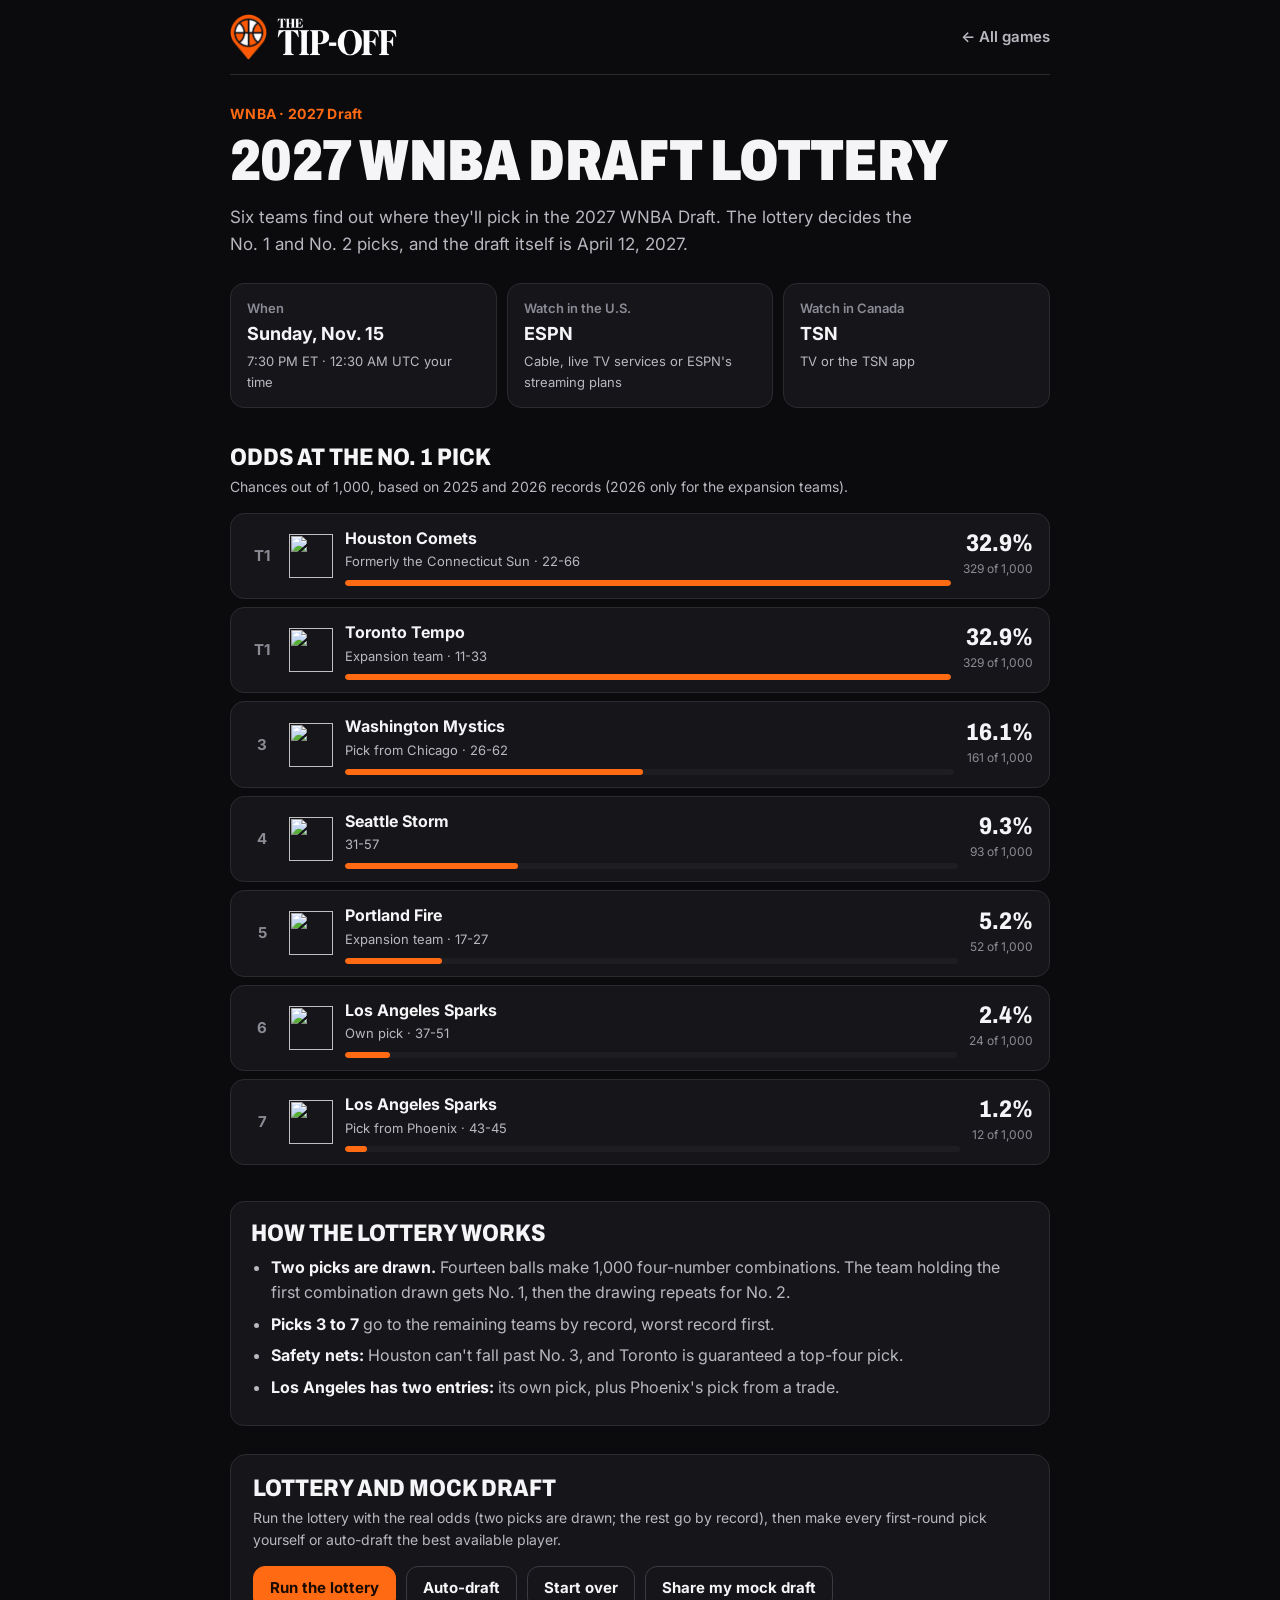
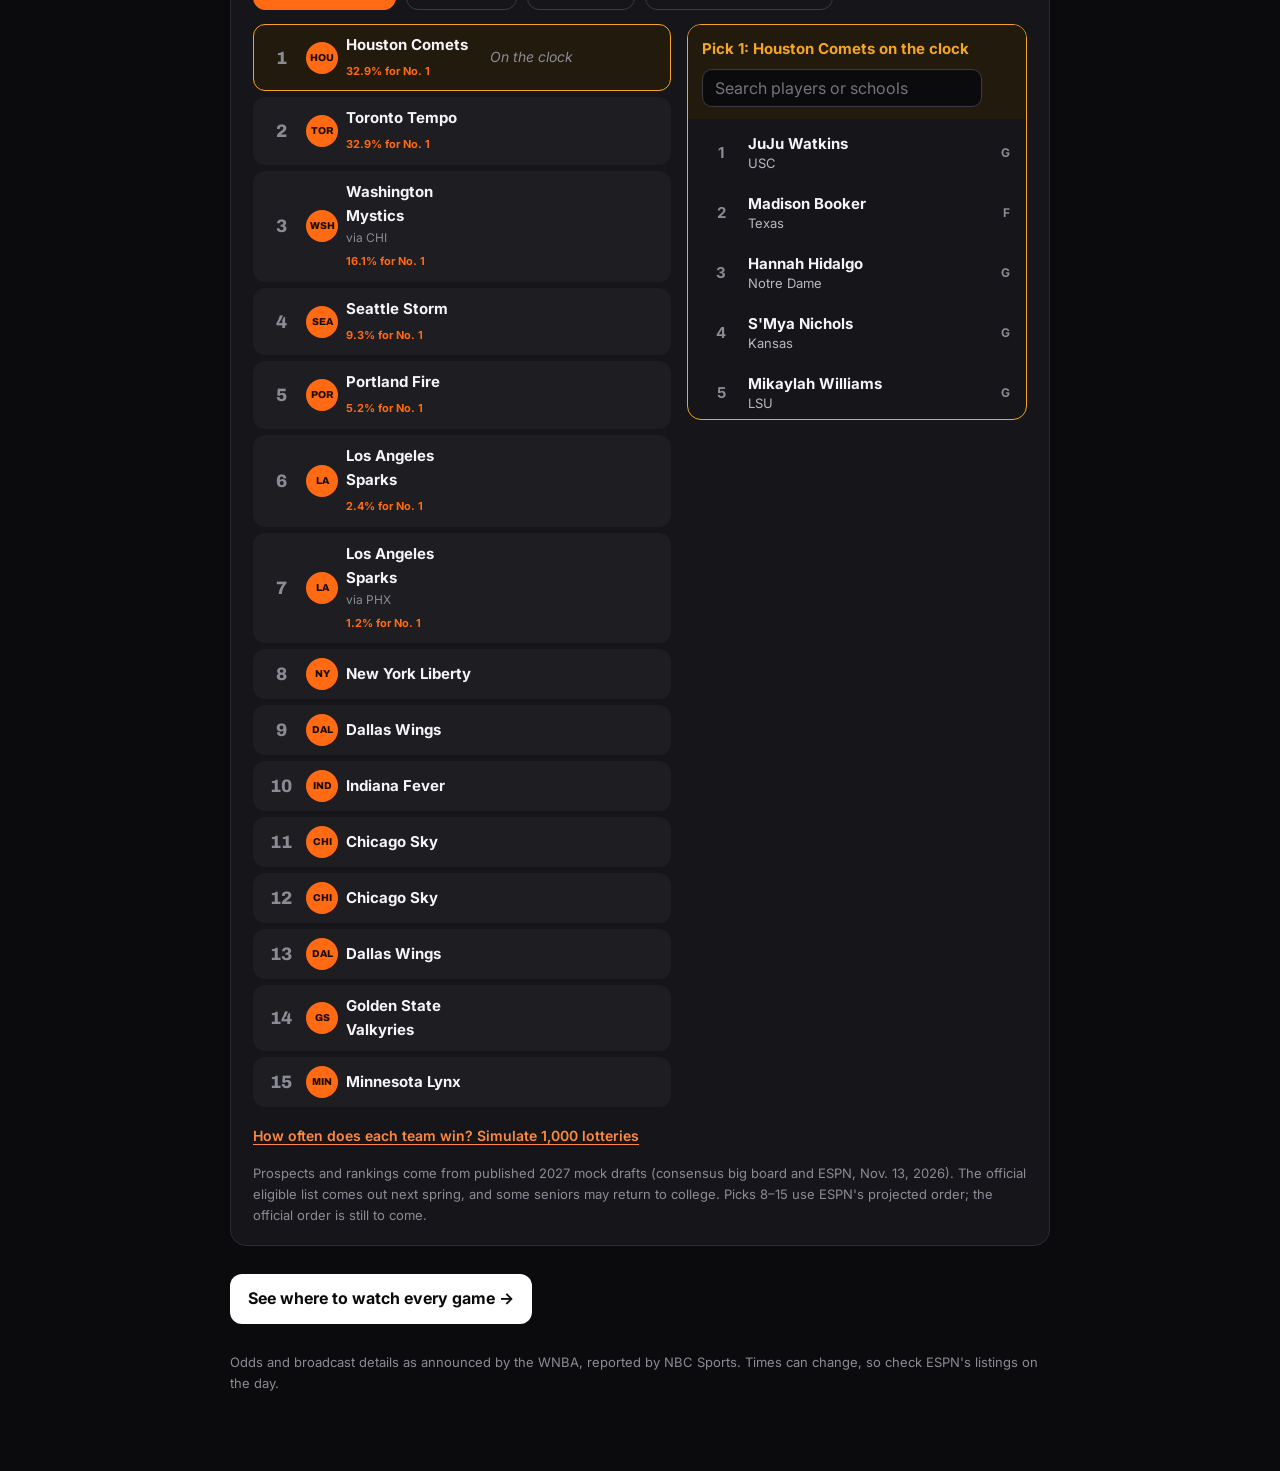
==== draft-lottery.html @ 164c95c2 "Draft room: lottery results and mock draft on one board, player pool beside it (desktop) / above it " ====
<!doctype html>
<html lang="en">
<head>
  <meta charset="utf-8" />
  <meta name="viewport" content="width=device-width, initial-scale=1, viewport-fit=cover" />
  <title>2027 WNBA Draft Lottery: Odds, Simulator and Mock Draft | The Tip-Off</title>
  <meta name="description" content="The 2027 WNBA Draft Lottery is Sunday, Nov. 15 at 7:30 PM ET on ESPN (TSN in Canada). See every team's odds, run the lottery yourself and make your own first-round mock draft." />
  <link rel="canonical" href="https://thetipoffguide.com/draft-lottery" />
  <meta name="theme-color" content="#0b0b0d" />
  <meta property="og:type" content="article" />
  <meta property="og:site_name" content="The Tip-Off" />
  <meta property="og:title" content="2027 WNBA Draft Lottery: when, where to watch, and the odds" />
  <meta property="og:description" content="Sunday, Nov. 15 · 7:30 PM ET · ESPN. Houston and Toronto have the best odds at the No. 1 pick." />
  <meta property="og:url" content="https://thetipoffguide.com/draft-lottery" />
  <meta property="og:image" content="https://thetipoffguide.com/assets/social-card.jpg?v=4" />
  <meta property="og:image:width" content="1200" />
  <meta property="og:image:height" content="630" />
  <meta name="twitter:card" content="summary_large_image" />
  <meta name="twitter:image" content="https://thetipoffguide.com/assets/social-card.jpg?v=4" />
  <link rel="icon" type="image/png" sizes="192x192" href="assets/brand/favicon-192.png?v=1" />
  <link rel="icon" type="image/png" sizes="64x64" href="assets/brand/favicon-64.png?v=4" />
  <link rel="apple-touch-icon" sizes="180x180" href="assets/brand/apple-touch-icon.png?v=2" />
  <link rel="preconnect" href="https://fonts.googleapis.com" />
  <link rel="preconnect" href="https://fonts.gstatic.com" crossorigin />
  <link rel="stylesheet" href="https://fonts.googleapis.com/css2?family=Archivo:wdth,wght@62..125,500..900&family=Inter:wght@400;500;600;700&display=swap" />
  <script type="application/ld+json">
  {
    "@context": "https://schema.org",
    "@type": "Event",
    "name": "2027 WNBA Draft Lottery",
    "startDate": "2026-11-15T19:30:00-05:00",
    "endDate": "2026-11-15T20:00:00-05:00",
    "eventAttendanceMode": "https://schema.org/OnlineEventAttendanceMode",
    "eventStatus": "https://schema.org/EventScheduled",
    "location": { "@type": "VirtualLocation", "url": "https://thetipoffguide.com/draft-lottery" },
    "organizer": { "@type": "SportsOrganization", "name": "WNBA", "url": "https://www.wnba.com" },
    "description": "The 2027 WNBA Draft Lottery decides the No. 1 and No. 2 picks. It airs on ESPN in the U.S. and TSN in Canada."
  }
  </script>
  <style>
    :root { --bg: #0b0b0d; --surface: #16161a; --surface-2: #1d1d22; --line: #2a2a30; --text: #f5f5f7; --muted: #b8b8c0; --dim: #8b8b95; --wnba: #ff6a13; --paid: #f5a524; --edge: 20px; }
    * { box-sizing: border-box; }
    html { -webkit-text-size-adjust: 100%; }
    body { margin: 0; background: var(--bg); color: var(--text); font: 400 16px/1.6 Inter, system-ui, sans-serif; }
    a { color: inherit; }
    .wrap { max-width: 860px; margin: 0 auto; padding: 0 var(--edge) 64px; }
    .top { display: flex; align-items: center; justify-content: space-between; padding: 14px 0; border-bottom: 1px solid var(--line); margin-bottom: 28px; }
    .brand { display: flex; align-items: center; gap: 10px; text-decoration: none; }
    .brand .pin { height: 46px; width: auto; }
    .brand .word { height: 38px; width: auto; }
    .back { color: var(--muted); text-decoration: none; font-weight: 600; font-size: 15px; padding: 10px 0; }
    .back:hover { color: var(--text); }
    .eyebrow { color: var(--wnba); font-weight: 700; font-size: 14px; letter-spacing: .02em; }
    h1 { font: 900 clamp(34px, 7vw, 58px)/0.98 Archivo, sans-serif; font-stretch: 80%; text-transform: uppercase; margin: 8px 0 14px; letter-spacing: -0.01em; }
    .dek { color: var(--muted); font-size: 17px; max-width: 62ch; margin: 0 0 24px; }
    .when { display: grid; grid-template-columns: repeat(3, minmax(0, 1fr)); gap: 10px; margin-bottom: 36px; }
    .when div { background: var(--surface); border: 1px solid var(--line); border-radius: 14px; padding: 14px 16px; }
    .when span { display: block; color: var(--dim); font-size: 13px; font-weight: 600; }
    .when b { display: block; font-size: 18px; margin-top: 2px; }
    .when small { display: block; color: var(--muted); font-size: 13px; margin-top: 2px; }
    h2 { font: 800 24px/1.1 Archivo, sans-serif; font-stretch: 85%; text-transform: uppercase; margin: 0 0 6px; }
    .sub { color: var(--muted); font-size: 14px; margin: 0 0 14px; }
    .odds { list-style: none; margin: 0 0 36px; padding: 0; display: grid; gap: 8px; }
    .row { display: grid; grid-template-columns: 30px 44px minmax(0, 1fr) auto; align-items: center; gap: 12px; background: var(--surface); border: 1px solid var(--line); border-radius: 14px; padding: 12px 16px; }
    .rk { color: var(--dim); font-weight: 700; font-size: 15px; text-align: center; }
    .row img, .mono { width: 44px; height: 44px; object-fit: contain; }
    .mono { display: grid; place-items: center; border-radius: 50%; background: var(--wnba); color: #1a0a00; font: 800 13px/1 Archivo, sans-serif; }
    .team b { display: block; font-size: 16px; }
    .team small { display: block; color: var(--muted); font-size: 13px; }
    .rec { white-space: nowrap; }
    .bar { display: block; height: 6px; border-radius: 99px; background: var(--surface-2); margin-top: 8px; overflow: hidden; }
    .bar i { display: block; height: 100%; background: var(--wnba); border-radius: 99px; }
    .pct { text-align: right; }
    .pct b { display: block; font: 800 24px/1 Archivo, sans-serif; font-stretch: 85%; }
    .pct small { color: var(--dim); font-size: 12px; }
    .how { background: var(--surface); border: 1px solid var(--line); border-radius: 14px; padding: 18px 20px; margin-bottom: 28px; }
    .how ul { margin: 8px 0 0; padding-left: 20px; color: var(--muted); }
    .how li { margin-bottom: 6px; }
    .how li b { color: var(--text); }
    .cta { display: inline-flex; align-items: center; gap: 8px; background: #fff; color: #0b0b0d; text-decoration: none; font-weight: 700; border-radius: 12px; padding: 12px 18px; }
    .source { color: var(--dim); font-size: 13px; margin-top: 28px; }
    @media (max-width: 560px) {
      .when { grid-template-columns: 1fr; }
      .row { grid-template-columns: 22px 36px minmax(0, 1fr) auto; gap: 10px; padding: 12px; }
      .row img, .mono { width: 36px; height: 36px; }
      .pct b { font-size: 20px; }
      .brand .pin { height: 40px; } .brand .word { height: 32px; }
    }

    /* Lottery simulator + mock draft */
    .sim { background: var(--surface); border: 1px solid var(--line); border-radius: 16px; padding: 20px 22px; margin-bottom: 28px; }
    .sim .sub { margin-bottom: 14px; }
    .sim-actions { display: flex; flex-wrap: wrap; gap: 10px; align-items: center; margin-bottom: 14px; }
    .sbtn { height: 44px; padding: 0 16px; border-radius: 12px; border: 1px solid #3a3a42; background: transparent; color: var(--text); font: 700 15px/1 Inter, sans-serif; cursor: pointer; }
    .sbtn:hover { border-color: var(--text); }
    .sbtn.primary { background: var(--wnba); border-color: var(--wnba); color: #1a0a00; }
    .sbtn.primary:hover { filter: brightness(1.08); }
    .copied { color: #34d399; font-weight: 600; font-size: 14px; }
    .sim-order, .mock-board { list-style: none; margin: 0; padding: 0; display: grid; gap: 6px; }
    .so { display: grid; grid-template-columns: 38px 32px minmax(0, 1fr) auto; align-items: center; gap: 10px; padding: 8px 12px; border-radius: 12px; background: var(--surface-2); border: 1px solid transparent; animation: pop .35s ease both; }
    .so.drawn { border-color: var(--wnba); }
    .so .n { font: 800 18px/1 Archivo, sans-serif; color: var(--dim); text-align: center; }
    .so.drawn .n { color: var(--wnba); }
    .so img, .so .mono { width: 32px; height: 32px; object-fit: contain; }
    .so .mono { display: grid; place-items: center; border-radius: 50%; background: var(--wnba); color: #1a0a00; font: 800 10px/1 Archivo, sans-serif; }
    .so b { font-size: 15px; } .so small { display: block; color: var(--dim); font-size: 12px; }
    .so .tag { font-size: 11px; font-weight: 700; color: var(--wnba); white-space: nowrap; }
    @keyframes pop { from { opacity: 0; transform: translateY(6px); } to { opacity: 1; transform: none; } }
    .sim-stats { color: var(--muted); font-size: 14px; margin: 12px 0 0; }
    .mock-board .so { grid-template-columns: 38px 32px minmax(0, 1fr) minmax(0, 1.2fr); }
    .mock-board .pick { font-size: 14px; } .mock-board .pick b { font-size: 14px; }
    .mock-board .pick.empty { color: var(--dim); font-style: italic; }
    .mock-board .so.current { border-color: #f5a524; background: #221a0c; }
    .mock-board button.undo { background: none; border: 0; color: var(--dim); font-size: 12px; cursor: pointer; padding: 0 0 0 6px; }
    .pool { margin: 0; border: 1px solid #f5a524; border-radius: 14px; overflow: hidden; }
    .pool[hidden] { display: none; }
    .pool-head { display: flex; flex-wrap: wrap; gap: 8px 12px; align-items: center; justify-content: space-between; padding: 12px 14px; background: #221a0c; }
    .pool-head b { color: #f5a524; font-size: 15px; }
    .pool-head input { flex: 1 1 200px; max-width: 280px; height: 38px; border-radius: 10px; border: 1px solid #3a3a42; background: var(--bg); color: var(--text); padding: 0 12px; font: 400 16px Inter, sans-serif; }
    .pool-list { list-style: none; margin: 0; padding: 6px; max-height: 300px; overflow-y: auto; display: grid; gap: 4px; }
    .pool-list button { width: 100%; display: grid; grid-template-columns: 34px minmax(0, 1fr) auto; gap: 10px; align-items: center; text-align: left; padding: 9px 10px; border-radius: 10px; border: 0; background: transparent; color: var(--text); font: 400 15px Inter, sans-serif; cursor: pointer; }
    .pool-list button:hover, .pool-list button:focus-visible { background: var(--surface-2); outline: none; }
    .pool-list .rk { color: var(--dim); font-weight: 700; text-align: center; }
    .pool-list small { color: var(--muted); font-size: 13px; }
    .pool-list .pos { color: var(--dim); font-size: 12px; font-weight: 700; }
    .note { color: var(--dim); font-size: 13px; margin: 14px 0 0; }
    @media (max-width: 560px) {
      .sim { padding: 16px; }
      .sbtn { flex: 1 1 auto; }
      .mock-board .so { grid-template-columns: 26px 28px minmax(0, 1fr); }
      .mock-board .so .pick { grid-column: 2 / -1; }
      .so { grid-template-columns: 26px 28px minmax(0, 1fr) auto; padding: 8px 10px; }
      .so img, .so .mono { width: 28px; height: 28px; }
    }
    /* Draft room: board on the left, player pool on the right (sticky) */
    .room-grid { display: grid; grid-template-columns: minmax(0, 1fr) minmax(0, 340px); gap: 16px; align-items: start; }
    .room-pool { position: sticky; top: 12px; }
    .done { border: 1px solid #34d399; border-radius: 14px; padding: 14px; color: var(--muted); font-size: 14px; }
    .done b { display: block; color: #34d399; margin-bottom: 4px; }
    .mock-board .so { grid-template-columns: 30px 30px minmax(0, 1fr) minmax(0, 1.25fr); }
    .so .abbr { display: none; }
    .so .drawtag { display: inline-block; margin-top: 2px; font-size: 11px; font-weight: 700; color: var(--wnba); }
    .odds-check { margin-top: 16px; }
    .linkbtn { background: none; border: 0; padding: 0; color: #ff8a3d; font: 600 14px Inter, sans-serif; cursor: pointer; text-decoration: underline; text-underline-offset: 3px; }
    @media (max-width: 760px) {
      /* Phones: player list first, then a compact one-line-per-pick board */
      .room-grid { grid-template-columns: 1fr; }
      .room-pool { position: static; order: -1; }
      .mock-board .so { grid-template-columns: 22px 26px 64px minmax(0, 1fr); gap: 8px; padding: 8px 10px; }
      .mock-board .pick b { display: block; white-space: nowrap; overflow: hidden; text-overflow: ellipsis; }
      .so .drawtag { font-size: 10px; white-space: nowrap; }
      .mock-board .so .pick { grid-column: auto; }
      .mock-board .so img, .mock-board .so .mono { width: 26px; height: 26px; }
      .so .full { display: none; }
      .so .abbr { display: block; font-weight: 800; font-size: 14px; }
      .so .team small { font-size: 10px; }
      .mock-board .pick b { font-size: 14px; }
      .mock-board .pick small { display: inline; }
      .mock-board .pick .undo { padding-left: 6px; }
    }
  </style>
</head>
<body>
  <div class="wrap">
    <header class="top">
      <a class="brand" href="/" aria-label="The Tip-Off, home"><img class="pin" src="assets/brand/tipoff-pin.png" width="153" height="192" alt="" /><img class="word" src="assets/brand/tipoff-wordmark.png" width="400" height="126" alt="The Tip-Off" /></a>
      <a class="back" href="/">← All games</a>
    </header>

    <main>
      <div class="eyebrow">WNBA · 2027 Draft</div>
      <h1>2027 WNBA Draft Lottery</h1>
      <p class="dek">Six teams find out where they'll pick in the 2027 WNBA Draft. The lottery decides the No. 1 and No. 2 picks, and the draft itself is April 12, 2027.</p>

      <div class="when">
        <div><span>When</span><b>Sunday, Nov. 15</b><small id="localTime">7:30 PM ET · 4:30 PM PT</small></div>
        <div><span>Watch in the U.S.</span><b>ESPN</b><small>Cable, live TV services or ESPN's streaming plans</small></div>
        <div><span>Watch in Canada</span><b>TSN</b><small>TV or the TSN app</small></div>
      </div>

      <h2>Odds at the No. 1 pick</h2>
      <p class="sub">Chances out of 1,000, based on 2025 and 2026 records (2026 only for the expansion teams).</p>
      <ol class="odds">
        <li class="row"><span class="rk">T1</span><img src="https://cdn.wnba.com/logos/wnba/1611661316/primary/D/logo.svg" alt="" /><span class="team"><b>Houston Comets</b><small>Formerly the Connecticut Sun · <span class="rec">22-66</span></small><span class="bar"><i style="width:100%"></i></span></span><span class="pct"><b>32.9%</b><small>329 of 1,000</small></span></li>
        <li class="row"><span class="rk">T1</span><img src="https://cdn.wnba.com/logos/wnba/1611661332/primary/D/logo.svg" alt="" /><span class="team"><b>Toronto Tempo</b><small>Expansion team · <span class="rec">11-33</span></small><span class="bar"><i style="width:100%"></i></span></span><span class="pct"><b>32.9%</b><small>329 of 1,000</small></span></li>
        <li class="row"><span class="rk">3</span><img src="https://a.espncdn.com/i/teamlogos/wnba/500/wsh.png" alt="" /><span class="team"><b>Washington Mystics</b><small>Pick from Chicago · <span class="rec">26-62</span></small><span class="bar"><i style="width:48.9%"></i></span></span><span class="pct"><b>16.1%</b><small>161 of 1,000</small></span></li>
        <li class="row"><span class="rk">4</span><img src="https://a.espncdn.com/i/teamlogos/wnba/500/sea.png" alt="" /><span class="team"><b>Seattle Storm</b><small><span class="rec">31-57</span></small><span class="bar"><i style="width:28.3%"></i></span></span><span class="pct"><b>9.3%</b><small>93 of 1,000</small></span></li>
        <li class="row"><span class="rk">5</span><img src="https://a.espncdn.com/i/teamlogos/wnba/500/por.png" alt="" /><span class="team"><b>Portland Fire</b><small>Expansion team · <span class="rec">17-27</span></small><span class="bar"><i style="width:15.8%"></i></span></span><span class="pct"><b>5.2%</b><small>52 of 1,000</small></span></li>
        <li class="row"><span class="rk">6</span><img src="https://a.espncdn.com/i/teamlogos/wnba/500/la.png" alt="" /><span class="team"><b>Los Angeles Sparks</b><small>Own pick · <span class="rec">37-51</span></small><span class="bar"><i style="width:7.3%"></i></span></span><span class="pct"><b>2.4%</b><small>24 of 1,000</small></span></li>
        <li class="row"><span class="rk">7</span><img src="https://a.espncdn.com/i/teamlogos/wnba/500/la.png" alt="" /><span class="team"><b>Los Angeles Sparks</b><small>Pick from Phoenix · <span class="rec">43-45</span></small><span class="bar"><i style="width:3.6%"></i></span></span><span class="pct"><b>1.2%</b><small>12 of 1,000</small></span></li>
      </ol>

      <section class="how">
        <h2>How the lottery works</h2>
        <ul>
          <li><b>Two picks are drawn.</b> Fourteen balls make 1,000 four-number combinations. The team holding the first combination drawn gets No. 1, then the drawing repeats for No. 2.</li>
          <li><b>Picks 3 to 7</b> go to the remaining teams by record, worst record first.</li>
          <li><b>Safety nets:</b> Houston can't fall past No. 3, and Toronto is guaranteed a top-four pick.</li>
          <li><b>Los Angeles has two entries:</b> its own pick, plus Phoenix's pick from a trade.</li>
        </ul>
      </section>

      <section class="sim room" id="simulator" aria-labelledby="simTitle">
        <h2 id="simTitle">Lottery and mock draft</h2>
        <p class="sub">Run the lottery with the real odds (two picks are drawn; the rest go by record), then make every first-round pick yourself or auto-draft the best available player.</p>
        <div class="sim-actions">
          <button type="button" class="sbtn primary" id="runLottery">Run the lottery</button>
          <button type="button" class="sbtn" id="autoDraft">Auto-draft</button>
          <button type="button" class="sbtn" id="resetDraft">Start over</button>
          <button type="button" class="sbtn" id="shareDraft">Share my mock draft</button>
          <span class="copied" id="draftCopied" hidden>Copied</span>
        </div>
        <div class="room-grid">
          <div class="room-board">
            <ol class="mock-board" id="mockBoard" aria-live="polite"></ol>
          </div>
          <div class="room-pool">
            <div class="pool" id="pool">
              <div class="pool-head"><b id="clock">On the clock</b><input type="search" id="poolFind" placeholder="Search players or schools" autocomplete="off" /></div>
              <ul class="pool-list" id="poolList"></ul>
            </div>
            <div class="done" id="draftDone" hidden><b>Your first round is set.</b><span>Share it, or tap Change on any pick to redo it.</span></div>
          </div>
        </div>
        <div class="odds-check">
          <button type="button" class="linkbtn" id="run100">How often does each team win? Simulate 1,000 lotteries</button>
          <p class="sim-stats" id="simStats" hidden></p>
        </div>
        <p class="note">Prospects and rankings come from published 2027 mock drafts (consensus big board and ESPN, Nov. 13, 2026). The official eligible list comes out next spring, and some seniors may return to college. Picks 8–15 use ESPN's projected order; the official order is still to come.</p>
      </section>

      <a class="cta" href="/">See where to watch every game →</a>
      <p class="source">Odds and broadcast details as announced by the WNBA, reported by NBC Sports. Times can change, so check ESPN's listings on the day.</p>
    </main>
  </div>
  <script>
    // ---------- Lottery simulator + first-round mock draft ----------
    (function () {
      var LOGO = function (abbr) { return "https://a.espncdn.com/combiner/i?img=/i/teamlogos/wnba/500/" + abbr + ".png&w=64&h=64"; };
      var T = {
        HOU: { name: "Houston Comets", logo: "https://cdn.wnba.com/logos/wnba/1611661316/primary/D/logo.svg" },
        TOR: { name: "Toronto Tempo", logo: "https://cdn.wnba.com/logos/wnba/1611661332/primary/D/logo.svg" },
        WSH: { name: "Washington Mystics", logo: LOGO("wsh") },
        SEA: { name: "Seattle Storm", logo: LOGO("sea") },
        POR: { name: "Portland Fire", logo: LOGO("por") },
        LA: { name: "Los Angeles Sparks", logo: LOGO("la") },
        NY: { name: "New York Liberty", logo: LOGO("ny") },
        DAL: { name: "Dallas Wings", logo: LOGO("dal") },
        IND: { name: "Indiana Fever", logo: LOGO("ind") },
        CHI: { name: "Chicago Sky", logo: LOGO("chi") },
        GS: { name: "Golden State Valkyries", logo: LOGO("gs") },
        MIN: { name: "Minnesota Lynx", logo: LOGO("min") }
      };
      // Lottery entries in record order (worst first). Chances out of 1,000, as announced.
      var LOTTERY = [
        { t: "HOU", odds: 329, note: "" },
        { t: "TOR", odds: 329, note: "" },
        { t: "WSH", odds: 161, note: "from Chicago" },
        { t: "SEA", odds: 93, note: "" },
        { t: "POR", odds: 52, note: "" },
        { t: "LA", odds: 24, note: "" },
        { t: "LA", odds: 12, note: "from Phoenix" }
      ];
      // Picks 8–15: ESPN's projected order (Nov. 13, 2026). Official order still to come.
      var REST = ["NY", "DAL", "IND", "CHI", "CHI", "DAL", "GS", "MIN"];
      // Consensus big board (top 30), Nov. 13, 2026. Position left blank where the sources don't list one.
      var POOL = [
        ["JuJu Watkins", "USC", "G"], ["Madison Booker", "Texas", "F"], ["Hannah Hidalgo", "Notre Dame", "G"],
        ["S'Mya Nichols", "Kansas", "G"], ["Mikaylah Williams", "LSU", "G"], ["MiLaysia Fulwiley", "LSU", "G"],
        ["Audi Crooks", "Iowa State", "C"], ["Oluchi Okananwa", "Maryland", "G"], ["Ashlyn Watkins", "South Carolina", "F"],
        ["Clara Strack", "Kentucky", "C"], ["Taliah Scott", "Baylor", "G"], ["Talaysia Cooper", "Ole Miss", "G"],
        ["Nunu Agara", "Maryland", "F"], ["Daniele Paunksnyte", "Lithuania", ""], ["Grace Slaughter", "Missouri", ""],
        ["Chloe Kitts", "South Carolina", "F"], ["Sarah Cissé", "France", "C"], ["Tessa Johnson", "South Carolina", "G"],
        ["Khamil Pierre", "NC State", "F"], ["Zhang Ziyu", "China", "C"], ["Sayvia Sellers", "Washington", ""],
        ["Kymora Johnson", "Virginia", "G"], ["Aïnhoa Risacher", "ASVEL (France)", "F"], ["Timea Gardiner", "UCLA", "F"],
        ["Addy Brown", "UCLA", "F"], ["Zoe Brooks", "NC State", ""], ["Jadyn Donovan", "Duke", "G"],
        ["Natalie Potts", "Nebraska", ""], ["Carys Baker", "Louisville", "F"], ["McKinna Brackens", "Arizona State", ""]
      ].map(function (p, i) { return { rank: i + 1, name: p[0], school: p[1], pos: p[2] }; });

      var $ = function (id) { return document.getElementById(id); };
      var esc = function (x) { return String(x).replace(/[&<>"]/g, function (c) { return { "&": "&amp;", "<": "&lt;", ">": "&gt;", '"': "&quot;" }[c]; }); };
      var logo = function (t) { return '<img src="' + T[t].logo + '" alt="" loading="lazy" onerror="this.outerHTML=\'<span class=mono>' + t + '</span>\'">'; };

      /** One lottery: draw No. 1 and No. 2 by chances, then the rest in record order. */
      function drawLottery() {
        var left = LOTTERY.slice(), out = [];
        for (var d = 0; d < 2; d++) {
          var total = left.reduce(function (a, e) { return a + e.odds; }, 0), r = Math.random() * total, i = 0;
          while ((r -= left[i].odds) > 0) i++;
          out.push(Object.assign({ drawn: true }, left.splice(i, 1)[0]));
        }
        return out.concat(left.map(function (e) { return Object.assign({ drawn: false }, e); }));
      }
      var lottery = LOTTERY.map(function (e) { return Object.assign({ drawn: false }, e); }); // before any run: projected by record
      var ran = false;

      function renderLottery() { renderBoard(true); }
      $("runLottery").addEventListener("click", function () {
        lottery = drawLottery(); ran = true; picks = []; $("poolFind").value = ""; renderBoard(true);
        $("runLottery").textContent = "Run it again";
      });
      $("run100").addEventListener("click", function () {
        var n = 1000, first = {}, top2 = {};
        for (var k = 0; k < n; k++) {
          var r = drawLottery();
          var a = r[0].t + (r[0].note ? " (" + r[0].note + ")" : "");
          first[a] = (first[a] || 0) + 1;
        }
        var parts = Object.keys(first).sort(function (x, y) { return first[y] - first[x]; })
          .map(function (k2) { var via = k2.indexOf("from Phoenix") > 0 ? " (via PHX)" : k2.indexOf("from Chicago") > 0 ? " (via CHI)" : "";
            return T[k2.split(" ")[0]].name.split(" ").pop() + via + " " + Math.round(first[k2] / 10) + "%"; });
        $("simStats").hidden = false;
        $("simStats").textContent = "No. 1 pick in 1,000 runs: " + parts.join(" · ") + ".";
      });

      // ---------- Mock draft ----------
      var picks = [];
      var order = function () {
        return lottery.map(function (e) { return { t: e.t, note: e.note, drawn: e.drawn, odds: e.odds, lot: true }; }).concat(REST.map(function (t) { return { t: t, note: "" }; }));
      };
      var via = function (note) { return note === "from Phoenix" ? "via PHX" : note === "from Chicago" ? "via CHI" : ""; };
      var taken = function () { return picks.filter(Boolean).map(function (p) { return p.name; }); };
      function current() { for (var i = 0; i < 15; i++) if (!picks[i]) return i; return -1; }
      function renderBoard(animate) {
        var o = order(), cur = current();
        $("mockBoard").innerHTML = o.map(function (e, i) {
          var p = picks[i];
          var lotTag = e.lot ? (ran ? (e.drawn ? "Won the draw" : "") : (e.odds / 10).toFixed(1) + "% for No. 1") : "";
          return '<li class="so' + (i === cur ? " current" : "") + (ran && e.drawn ? " drawn" : "") + '"' + (animate ? ' style="animation-delay:' + (i * 0.05) + 's"' : ' style="animation:none"') + '><span class="n">' + (i + 1) + "</span>" + logo(e.t) +
            '<span class="team"><b class="full">' + esc(T[e.t].name) + '</b><b class="abbr">' + e.t + "</b>" + (e.note ? "<small>" + esc(via(e.note) || e.note) + "</small>" : "") +
            (lotTag ? '<span class="drawtag">' + lotTag + "</span>" : "") + "</span>" +
            (p ? '<span class="pick"><b>' + esc(p.name) + "</b><small>" + esc([p.pos, p.school].filter(Boolean).join(" · ")) + '</small><button type="button" class="undo" data-undo="' + i + '">Change</button></span>'
               : '<span class="pick empty">' + (i === cur ? "On the clock" : "") + "</span>") + "</li>";
        }).join("");
        var pool = $("pool");
        pool.hidden = cur < 0;
        $("draftDone").hidden = cur >= 0;
        if (cur >= 0) $("clock").textContent = "Pick " + (cur + 1) + ": " + T[o[cur].t].name + " on the clock";
        renderPool();
      }
      function renderPool() {
        var q = ($("poolFind").value || "").toLowerCase().trim(), gone = taken();
        var list = POOL.filter(function (p) { return gone.indexOf(p.name) < 0 && (!q || (p.name + " " + p.school).toLowerCase().indexOf(q) >= 0); });
        $("poolList").innerHTML = list.length ? list.map(function (p) {
          return '<li><button type="button" data-pick="' + esc(p.name) + '"><span class="rk">' + p.rank + "</span><span><b>" + esc(p.name) + "</b><br><small>" + esc(p.school) + "</small></span>" +
            '<span class="pos">' + esc(p.pos) + "</span></button></li>";
        }).join("") : '<li style="padding:12px;color:var(--dim)">No players match.</li>';
      }
      function resetDraft() { picks = []; $("poolFind").value = ""; renderBoard(); }
      // On phones, after a pick bring the player list back into view for the next team.
      function afterPick() { if (innerWidth <= 760 && current() >= 0) $("pool").scrollIntoView({ behavior: "smooth", block: "start" }); }
      $("poolList").addEventListener("click", function (ev) {
        var b = ev.target.closest("[data-pick]"); if (!b) return;
        var cur = current(); if (cur < 0) return;
        picks[cur] = POOL.find(function (p) { return p.name === b.dataset.pick; });
        $("poolFind").value = ""; renderBoard(); afterPick();
      });
      $("mockBoard").addEventListener("click", function (ev) {
        var b = ev.target.closest("[data-undo]"); if (!b) return;
        picks[Number(b.dataset.undo)] = null; renderBoard();
        $("pool").scrollIntoView({ behavior: "smooth", block: "nearest" });
      });
      $("poolFind").addEventListener("input", renderPool);
      $("autoDraft").addEventListener("click", function () {
        for (var i = 0; i < 15; i++) if (!picks[i]) { var gone = taken(); picks[i] = POOL.find(function (p) { return gone.indexOf(p.name) < 0; }); }
        renderBoard();
      });
      $("resetDraft").addEventListener("click", resetDraft);
      $("shareDraft").addEventListener("click", function () {
        var o = order();
        var lines = o.map(function (e, i) { return (i + 1) + ". " + T[e.t].name.split(" ").slice(-1)[0] + (e.note === "from Phoenix" ? " (via PHX)" : e.note === "from Chicago" ? " (via CHI)" : "") + ": " + (picks[i] ? picks[i].name : "TBD"); });
        var text = "My 2027 WNBA first-round mock draft\n" + lines.join("\n") + "\n\nMake yours: https://thetipoffguide.com/draft-lottery";
        if (navigator.share) { navigator.share({ title: "My 2027 WNBA mock draft", text: text }).catch(function () {}); return; }
        (navigator.clipboard ? navigator.clipboard.writeText(text) : Promise.reject()).then(function () {
          $("draftCopied").hidden = false; setTimeout(function () { $("draftCopied").hidden = true; }, 2200);
        }).catch(function () { window.prompt("Copy your mock draft:", text); });
      });

      renderBoard(true);
    })();
  </script>
  <script>
    // Show the start time in the visitor's own time zone too.
    try {
      const start = new Date("2026-11-15T19:30:00-05:00");
      const local = start.toLocaleTimeString([], { hour: "numeric", minute: "2-digit", timeZoneName: "short" });
      const el = document.getElementById("localTime");
      if (!/ET|EST|EDT/.test(local)) el.textContent = `7:30 PM ET · ${local} your time`;
    } catch (e) { /* keep the ET/PT text */ }
  </script>
</body>
</html>
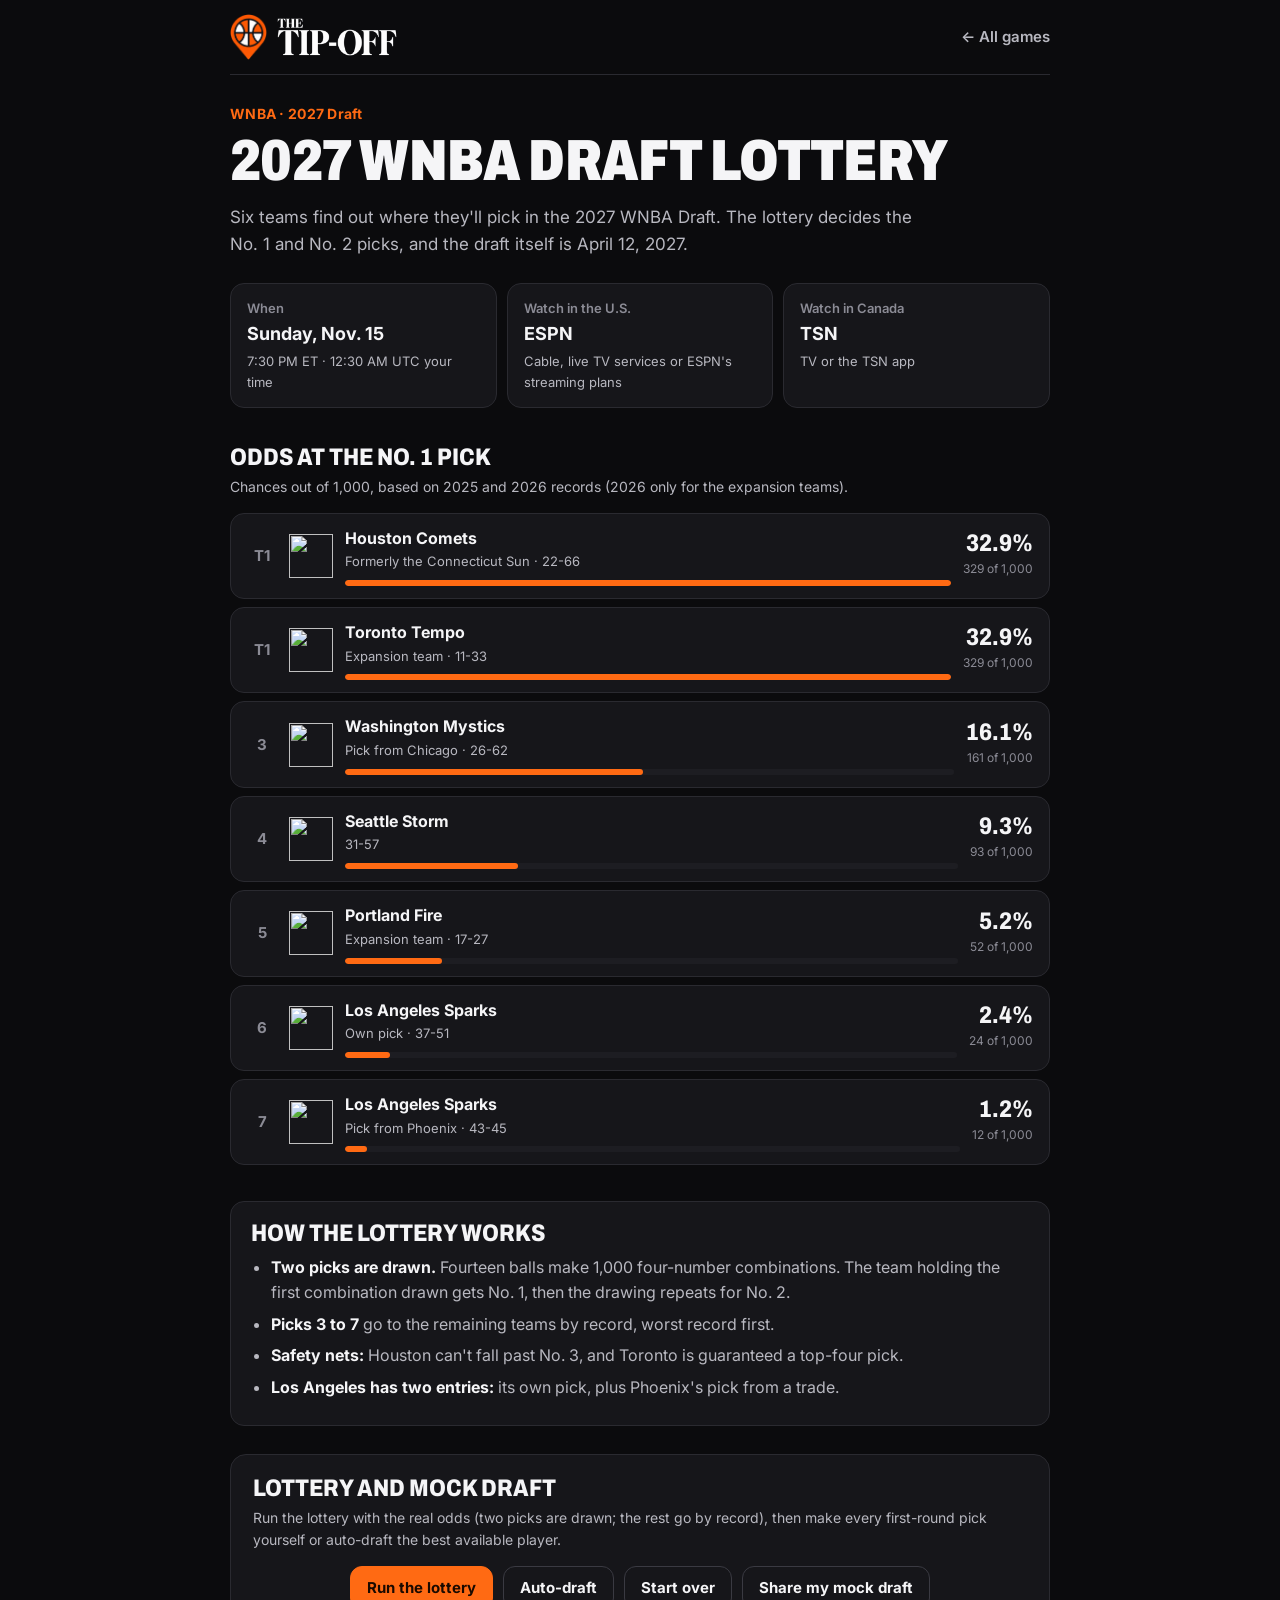
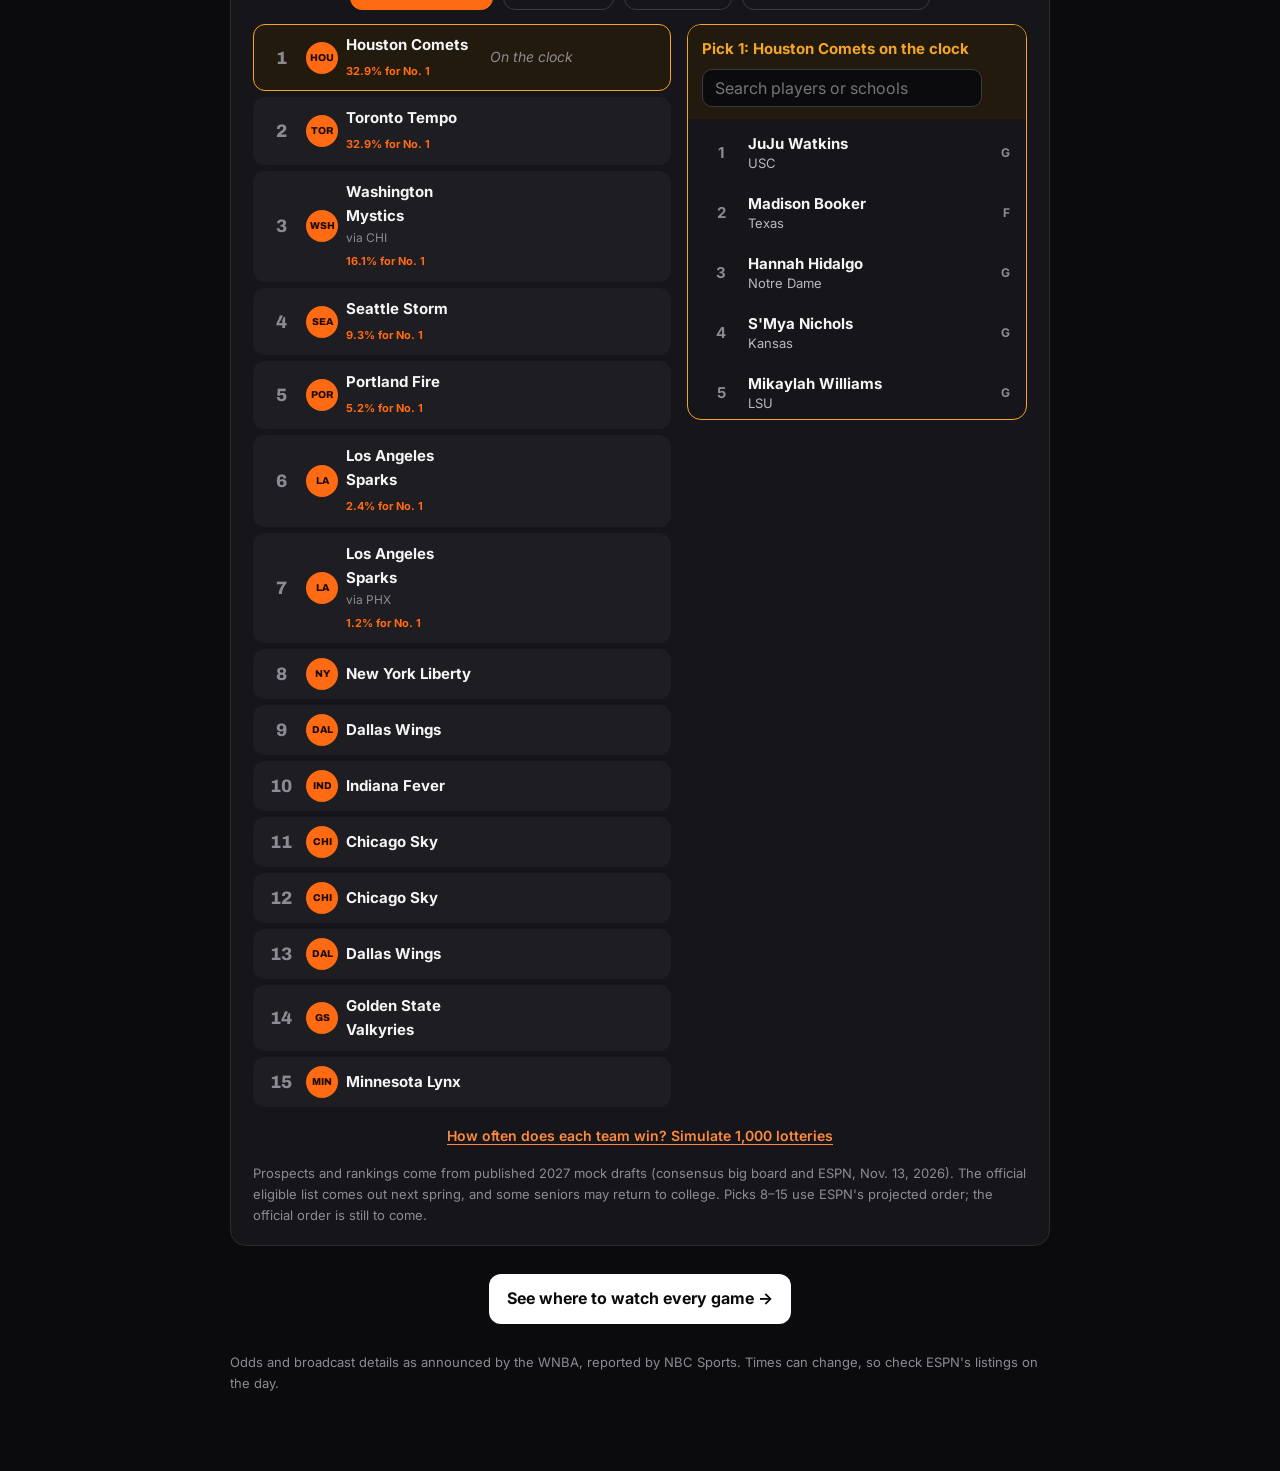
==== commit 1b8543ca: "Draft lottery page: centre the buttons, the 1,000-lottery link and the closing button Co-Authored-By" ====
--- a/draft-lottery.html
+++ b/draft-lottery.html
@@ -77,7 +77,7 @@
     .how ul { margin: 8px 0 0; padding-left: 20px; color: var(--muted); }
     .how li { margin-bottom: 6px; }
     .how li b { color: var(--text); }
-    .cta { display: inline-flex; align-items: center; gap: 8px; background: #fff; color: #0b0b0d; text-decoration: none; font-weight: 700; border-radius: 12px; padding: 12px 18px; }
+    .cta { display: flex; width: fit-content; margin: 0 auto; align-items: center; gap: 8px; background: #fff; color: #0b0b0d; text-decoration: none; font-weight: 700; border-radius: 12px; padding: 12px 18px; }
     .source { color: var(--dim); font-size: 13px; margin-top: 28px; }
     @media (max-width: 560px) {
       .when { grid-template-columns: 1fr; }
@@ -90,7 +90,7 @@
     /* Lottery simulator + mock draft */
     .sim { background: var(--surface); border: 1px solid var(--line); border-radius: 16px; padding: 20px 22px; margin-bottom: 28px; }
     .sim .sub { margin-bottom: 14px; }
-    .sim-actions { display: flex; flex-wrap: wrap; gap: 10px; align-items: center; margin-bottom: 14px; }
+    .sim-actions { display: flex; flex-wrap: wrap; gap: 10px; align-items: center; justify-content: center; margin-bottom: 14px; }
     .sbtn { height: 44px; padding: 0 16px; border-radius: 12px; border: 1px solid #3a3a42; background: transparent; color: var(--text); font: 700 15px/1 Inter, sans-serif; cursor: pointer; }
     .sbtn:hover { border-color: var(--text); }
     .sbtn.primary { background: var(--wnba); border-color: var(--wnba); color: #1a0a00; }
@@ -135,12 +135,12 @@
     /* Draft room: board on the left, player pool on the right (sticky) */
     .room-grid { display: grid; grid-template-columns: minmax(0, 1fr) minmax(0, 340px); gap: 16px; align-items: start; }
     .room-pool { position: sticky; top: 12px; }
-    .done { border: 1px solid #34d399; border-radius: 14px; padding: 14px; color: var(--muted); font-size: 14px; }
+    .done { border: 1px solid #34d399; border-radius: 14px; padding: 14px; color: var(--muted); font-size: 14px; text-align: center; }
     .done b { display: block; color: #34d399; margin-bottom: 4px; }
     .mock-board .so { grid-template-columns: 30px 30px minmax(0, 1fr) minmax(0, 1.25fr); }
     .so .abbr { display: none; }
     .so .drawtag { display: inline-block; margin-top: 2px; font-size: 11px; font-weight: 700; color: var(--wnba); }
-    .odds-check { margin-top: 16px; }
+    .odds-check { margin-top: 16px; text-align: center; }
     .linkbtn { background: none; border: 0; padding: 0; color: #ff8a3d; font: 600 14px Inter, sans-serif; cursor: pointer; text-decoration: underline; text-underline-offset: 3px; }
     @media (max-width: 760px) {
       /* Phones: player list first, then a compact one-line-per-pick board */
@@ -325,7 +325,7 @@
         var o = order(), cur = current();
         $("mockBoard").innerHTML = o.map(function (e, i) {
           var p = picks[i];
-          var lotTag = e.lot ? (ran ? (e.drawn ? "Won the draw" : "") : (e.odds / 10).toFixed(1) + "% for No. 1") : "";
+          var lotTag = e.lot ? (ran ? (e.drawn ? "Drawn No. " + (i + 1) : "") : (e.odds / 10).toFixed(1) + "% for No. 1") : "";
           return '<li class="so' + (i === cur ? " current" : "") + (ran && e.drawn ? " drawn" : "") + '"' + (animate ? ' style="animation-delay:' + (i * 0.05) + 's"' : ' style="animation:none"') + '><span class="n">' + (i + 1) + "</span>" + logo(e.t) +
             '<span class="team"><b class="full">' + esc(T[e.t].name) + '</b><b class="abbr">' + e.t + "</b>" + (e.note ? "<small>" + esc(via(e.note) || e.note) + "</small>" : "") +
             (lotTag ? '<span class="drawtag">' + lotTag + "</span>" : "") + "</span>" +
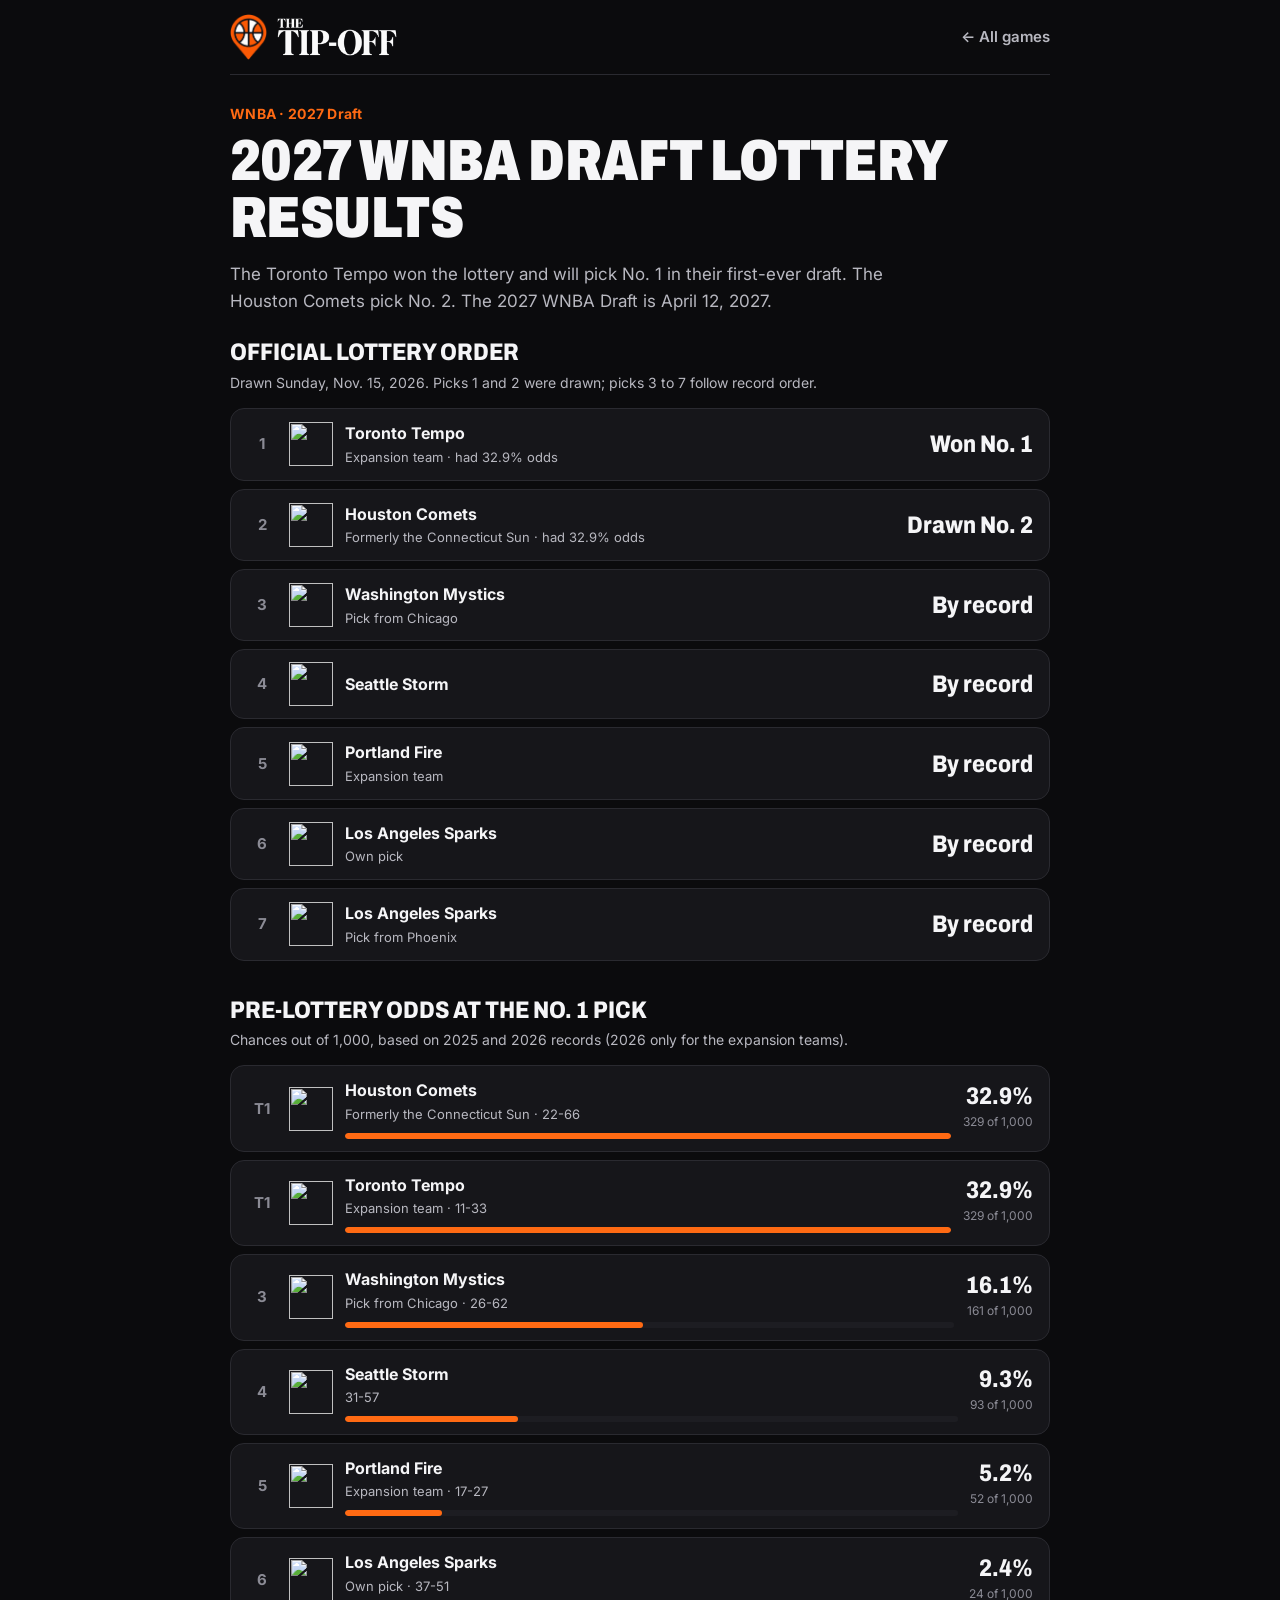
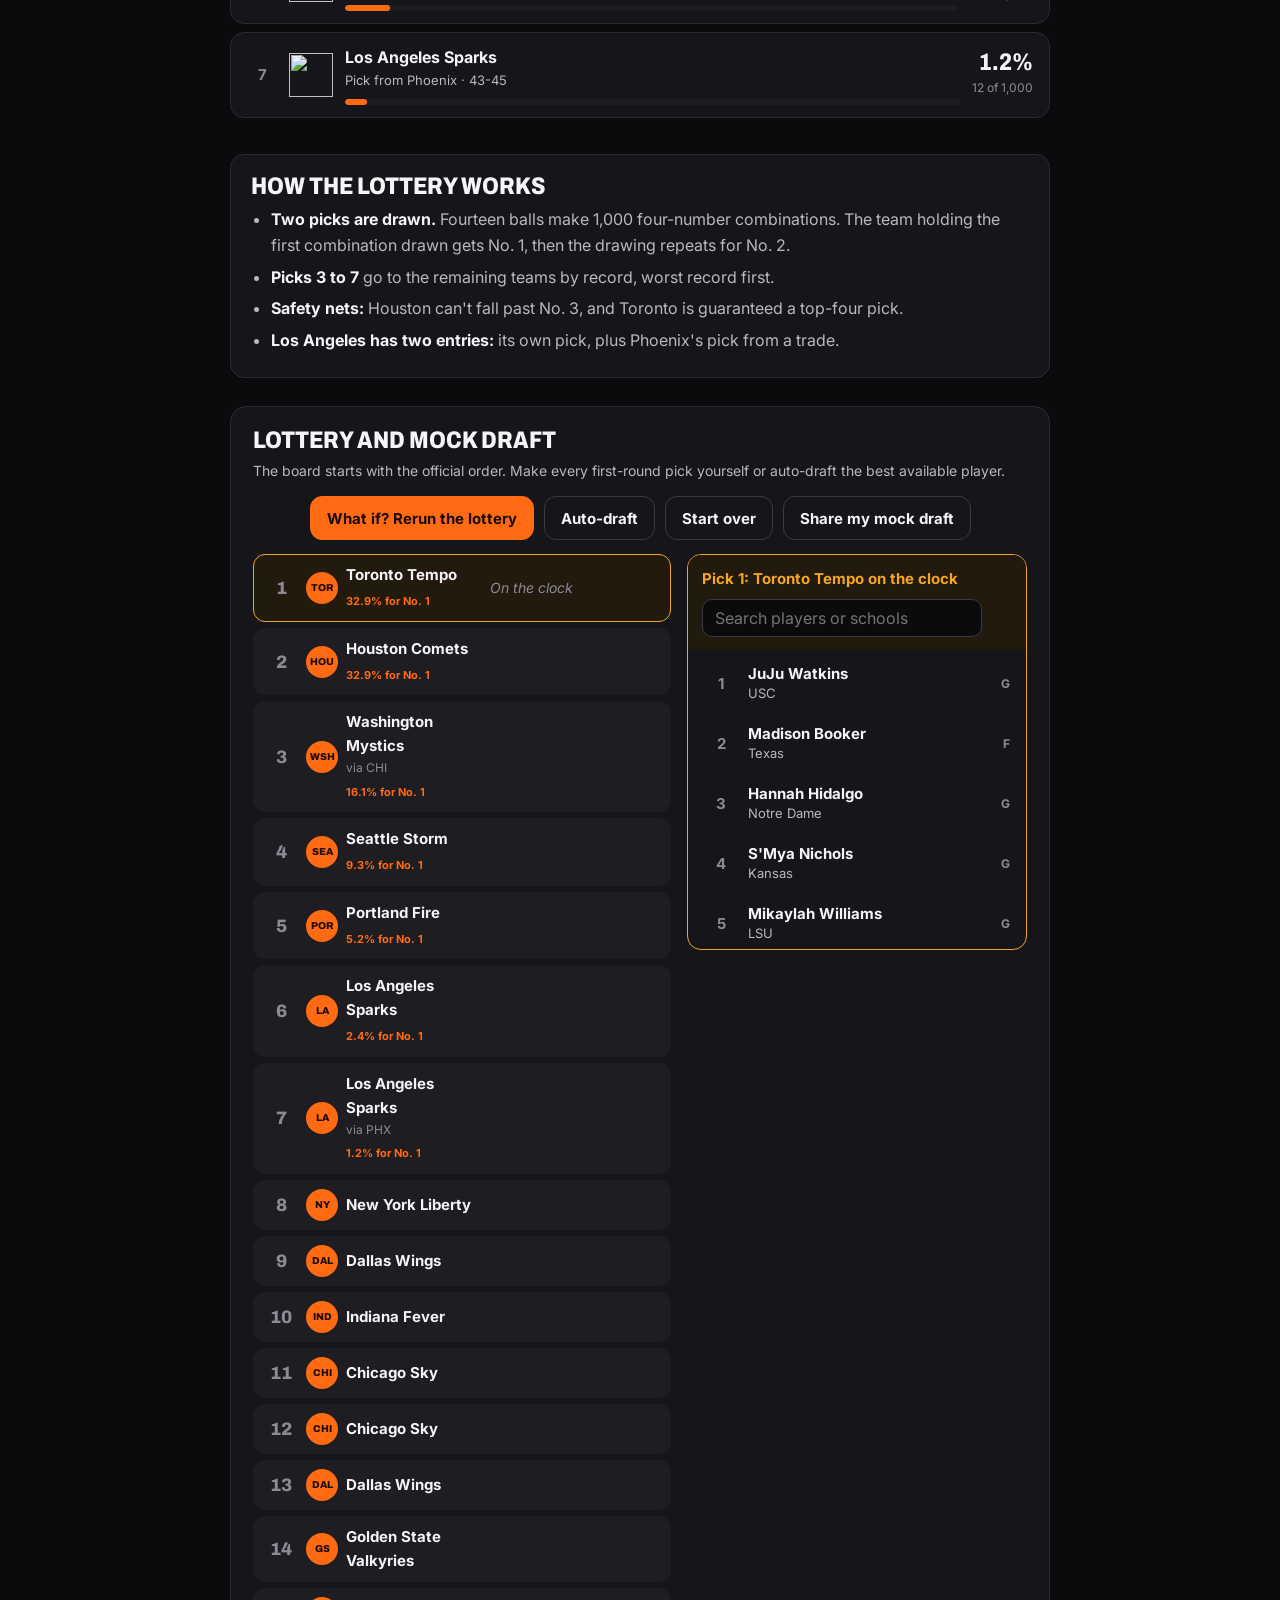
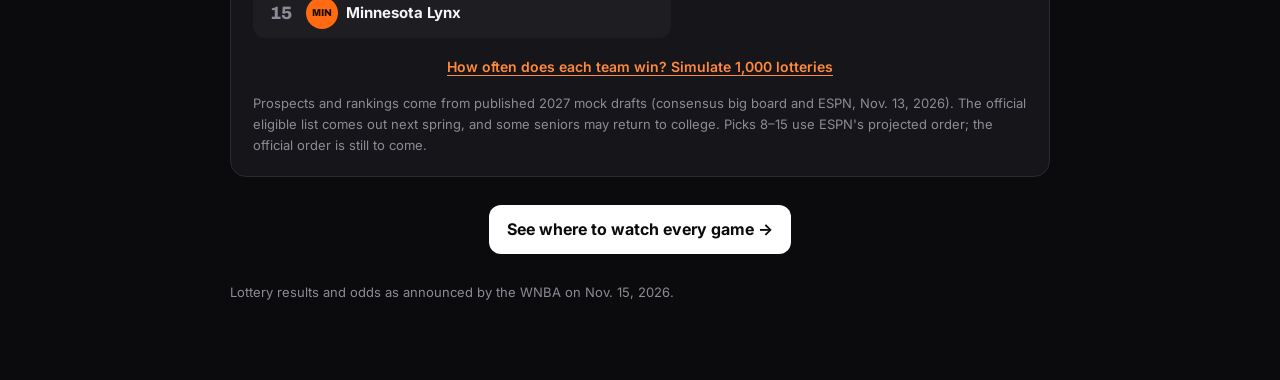
==== commit 29b45638: "Draft lottery results: Toronto No. 1, Houston No. 2, official order and mock board; team colors at 7" ====
--- a/draft-lottery.html
+++ b/draft-lottery.html
@@ -3,14 +3,14 @@
 <head>
   <meta charset="utf-8" />
   <meta name="viewport" content="width=device-width, initial-scale=1, viewport-fit=cover" />
-  <title>2027 WNBA Draft Lottery: Odds, Simulator and Mock Draft | The Tip-Off</title>
-  <meta name="description" content="The 2027 WNBA Draft Lottery is Sunday, Nov. 15 at 7:30 PM ET on ESPN (TSN in Canada). See every team's odds, run the lottery yourself and make your own first-round mock draft." />
+  <title>2027 WNBA Draft Lottery Results: Toronto Tempo Win No. 1 Pick | The Tip-Off</title>
+  <meta name="description" content="The Toronto Tempo won the 2027 WNBA Draft Lottery and will pick No. 1; the Houston Comets pick No. 2. See the official lottery order, the pre-lottery odds, and make your own first-round mock draft." />
   <link rel="canonical" href="https://thetipoffguide.com/draft-lottery" />
   <meta name="theme-color" content="#0b0b0d" />
   <meta property="og:type" content="article" />
   <meta property="og:site_name" content="The Tip-Off" />
-  <meta property="og:title" content="2027 WNBA Draft Lottery: when, where to watch, and the odds" />
-  <meta property="og:description" content="Sunday, Nov. 15 · 7:30 PM ET · ESPN. Houston and Toronto have the best odds at the No. 1 pick." />
+  <meta property="og:title" content="2027 WNBA Draft Lottery results: Toronto Tempo win the No. 1 pick" />
+  <meta property="og:description" content="Toronto picks first, Houston second. See the official order and make your mock draft." />
   <meta property="og:url" content="https://thetipoffguide.com/draft-lottery" />
   <meta property="og:image" content="https://thetipoffguide.com/assets/social-card.jpg?v=4" />
   <meta property="og:image:width" content="1200" />
@@ -31,7 +31,7 @@
     "startDate": "2026-11-15T19:30:00-05:00",
     "endDate": "2026-11-15T20:00:00-05:00",
     "eventAttendanceMode": "https://schema.org/OnlineEventAttendanceMode",
-    "eventStatus": "https://schema.org/EventScheduled",
+    "eventStatus": "https://schema.org/EventCompleted",
     "location": { "@type": "VirtualLocation", "url": "https://thetipoffguide.com/draft-lottery" },
     "organizer": { "@type": "SportsOrganization", "name": "WNBA", "url": "https://www.wnba.com" },
     "description": "The 2027 WNBA Draft Lottery decides the No. 1 and No. 2 picks. It airs on ESPN in the U.S. and TSN in Canada."
@@ -169,16 +169,22 @@
 
     <main>
       <div class="eyebrow">WNBA · 2027 Draft</div>
-      <h1>2027 WNBA Draft Lottery</h1>
-      <p class="dek">Six teams find out where they'll pick in the 2027 WNBA Draft. The lottery decides the No. 1 and No. 2 picks, and the draft itself is April 12, 2027.</p>
-
-      <div class="when">
-        <div><span>When</span><b>Sunday, Nov. 15</b><small id="localTime">7:30 PM ET · 4:30 PM PT</small></div>
-        <div><span>Watch in the U.S.</span><b>ESPN</b><small>Cable, live TV services or ESPN's streaming plans</small></div>
-        <div><span>Watch in Canada</span><b>TSN</b><small>TV or the TSN app</small></div>
-      </div>
-
-      <h2>Odds at the No. 1 pick</h2>
+      <h1>2027 WNBA Draft Lottery Results</h1>
+      <p class="dek">The Toronto Tempo won the lottery and will pick No. 1 in their first-ever draft. The Houston Comets pick No. 2. The 2027 WNBA Draft is April 12, 2027.</p>
+
+      <h2>Official lottery order</h2>
+      <p class="sub">Drawn Sunday, Nov. 15, 2026. Picks 1 and 2 were drawn; picks 3 to 7 follow record order.</p>
+      <ol class="odds results">
+        <li class="row"><span class="rk">1</span><img src="https://cdn.wnba.com/logos/wnba/1611661332/primary/D/logo.svg" alt="" /><span class="team"><b>Toronto Tempo</b><small>Expansion team · had 32.9% odds</small></span><span class="pct"><b>Won No. 1</b></span></li>
+        <li class="row"><span class="rk">2</span><img src="https://cdn.wnba.com/logos/wnba/1611661316/primary/D/logo.svg" alt="" /><span class="team"><b>Houston Comets</b><small>Formerly the Connecticut Sun · had 32.9% odds</small></span><span class="pct"><b>Drawn No. 2</b></span></li>
+        <li class="row"><span class="rk">3</span><img src="https://a.espncdn.com/i/teamlogos/wnba/500/wsh.png" alt="" /><span class="team"><b>Washington Mystics</b><small>Pick from Chicago</small></span><span class="pct"><b>By record</b></span></li>
+        <li class="row"><span class="rk">4</span><img src="https://a.espncdn.com/i/teamlogos/wnba/500/sea.png" alt="" /><span class="team"><b>Seattle Storm</b><small></small></span><span class="pct"><b>By record</b></span></li>
+        <li class="row"><span class="rk">5</span><img src="https://a.espncdn.com/i/teamlogos/wnba/500/por.png" alt="" /><span class="team"><b>Portland Fire</b><small>Expansion team</small></span><span class="pct"><b>By record</b></span></li>
+        <li class="row"><span class="rk">6</span><img src="https://a.espncdn.com/i/teamlogos/wnba/500/la.png" alt="" /><span class="team"><b>Los Angeles Sparks</b><small>Own pick</small></span><span class="pct"><b>By record</b></span></li>
+        <li class="row"><span class="rk">7</span><img src="https://a.espncdn.com/i/teamlogos/wnba/500/la.png" alt="" /><span class="team"><b>Los Angeles Sparks</b><small>Pick from Phoenix</small></span><span class="pct"><b>By record</b></span></li>
+      </ol>
+
+<h2>Pre-lottery odds at the No. 1 pick</h2>
       <p class="sub">Chances out of 1,000, based on 2025 and 2026 records (2026 only for the expansion teams).</p>
       <ol class="odds">
         <li class="row"><span class="rk">T1</span><img src="https://cdn.wnba.com/logos/wnba/1611661316/primary/D/logo.svg" alt="" /><span class="team"><b>Houston Comets</b><small>Formerly the Connecticut Sun · <span class="rec">22-66</span></small><span class="bar"><i style="width:100%"></i></span></span><span class="pct"><b>32.9%</b><small>329 of 1,000</small></span></li>
@@ -202,9 +208,9 @@
 
       <section class="sim room" id="simulator" aria-labelledby="simTitle">
         <h2 id="simTitle">Lottery and mock draft</h2>
-        <p class="sub">Run the lottery with the real odds (two picks are drawn; the rest go by record), then make every first-round pick yourself or auto-draft the best available player.</p>
+        <p class="sub">The board starts with the official order. Make every first-round pick yourself or auto-draft the best available player.</p>
         <div class="sim-actions">
-          <button type="button" class="sbtn primary" id="runLottery">Run the lottery</button>
+          <button type="button" class="sbtn primary" id="runLottery">What if? Rerun the lottery</button>
           <button type="button" class="sbtn" id="autoDraft">Auto-draft</button>
           <button type="button" class="sbtn" id="resetDraft">Start over</button>
           <button type="button" class="sbtn" id="shareDraft">Share my mock draft</button>
@@ -230,7 +236,7 @@
       </section>
 
       <a class="cta" href="/">See where to watch every game →</a>
-      <p class="source">Odds and broadcast details as announced by the WNBA, reported by NBC Sports. Times can change, so check ESPN's listings on the day.</p>
+      <p class="source">Lottery results and odds as announced by the WNBA on Nov. 15, 2026.</p>
     </main>
   </div>
   <script>
@@ -291,7 +297,7 @@
         }
         return out.concat(left.map(function (e) { return Object.assign({ drawn: false }, e); }));
       }
-      var lottery = LOTTERY.map(function (e) { return Object.assign({ drawn: false }, e); }); // before any run: projected by record
+      var lottery = [LOTTERY[1], LOTTERY[0]].map(function (e) { return Object.assign({ drawn: true }, e); }).concat(LOTTERY.slice(2).map(function (e) { return Object.assign({ drawn: false }, e); })); // official order, drawn Nov. 15, 2026
       var ran = false;
 
       function renderLottery() { renderBoard(true); }
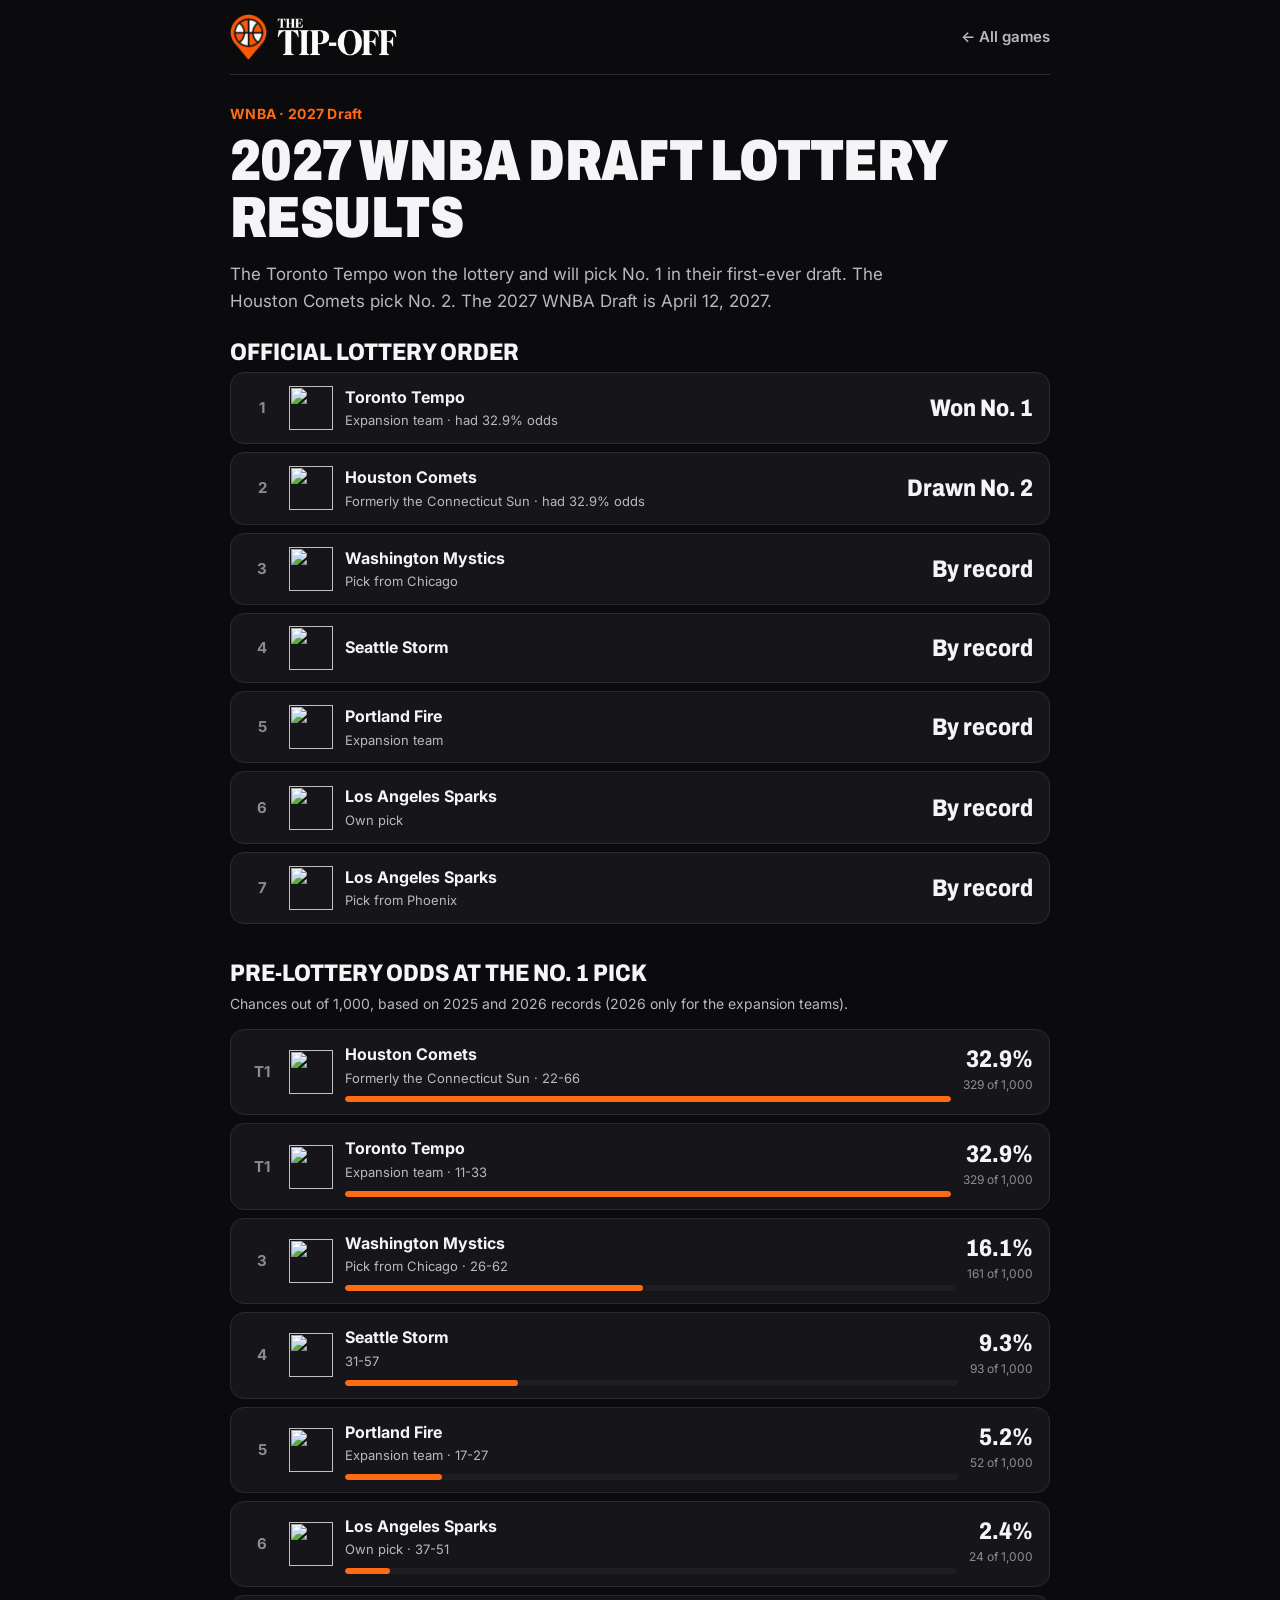
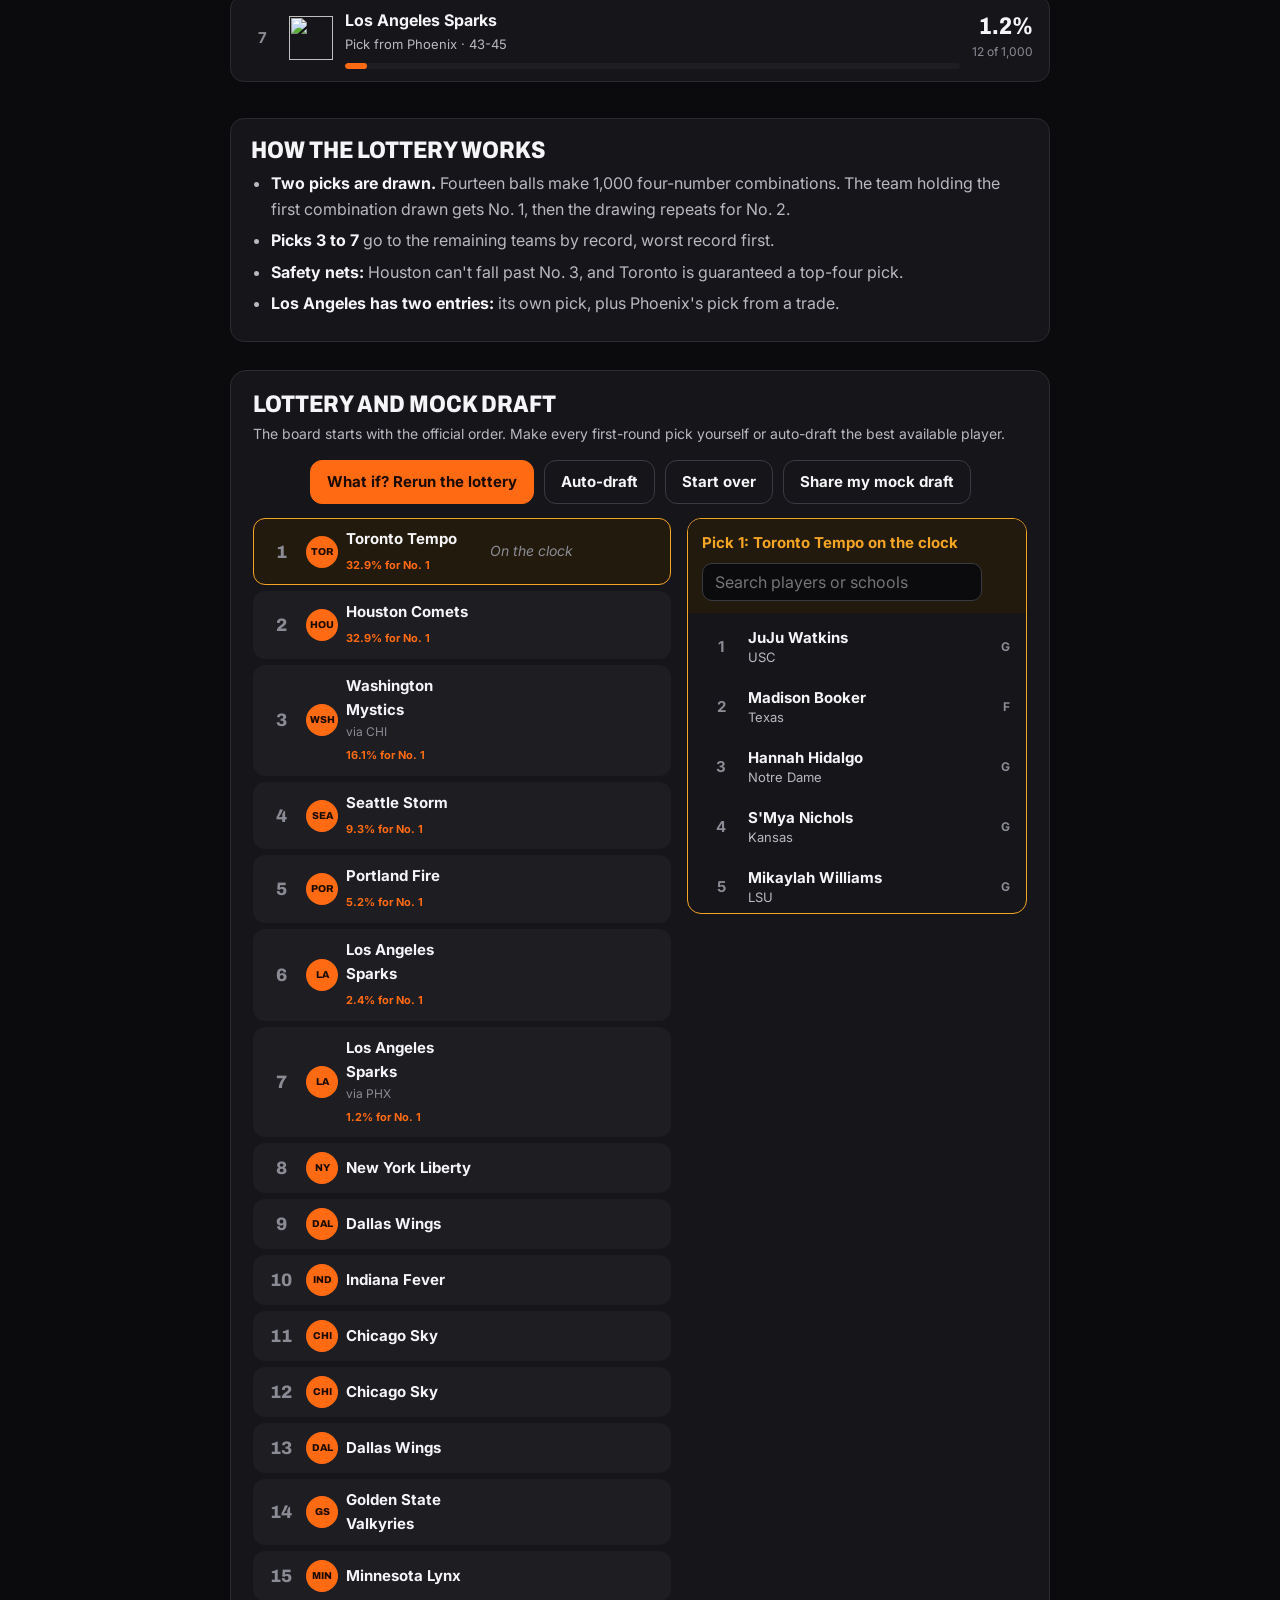
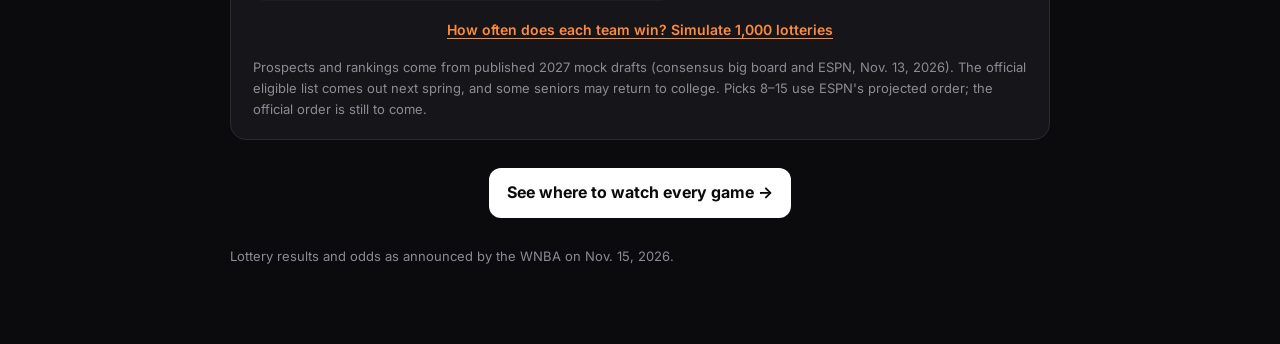
==== commit f443f6cd: "Draft lottery: remove line under Official lottery order Co-Authored-By: Claude Opus 5.5 <noreply@ant" ====
--- a/draft-lottery.html
+++ b/draft-lottery.html
@@ -173,7 +173,6 @@
       <p class="dek">The Toronto Tempo won the lottery and will pick No. 1 in their first-ever draft. The Houston Comets pick No. 2. The 2027 WNBA Draft is April 12, 2027.</p>
 
       <h2>Official lottery order</h2>
-      <p class="sub">Drawn Sunday, Nov. 15, 2026. Picks 1 and 2 were drawn; picks 3 to 7 follow record order.</p>
       <ol class="odds results">
         <li class="row"><span class="rk">1</span><img src="https://cdn.wnba.com/logos/wnba/1611661332/primary/D/logo.svg" alt="" /><span class="team"><b>Toronto Tempo</b><small>Expansion team · had 32.9% odds</small></span><span class="pct"><b>Won No. 1</b></span></li>
         <li class="row"><span class="rk">2</span><img src="https://cdn.wnba.com/logos/wnba/1611661316/primary/D/logo.svg" alt="" /><span class="team"><b>Houston Comets</b><small>Formerly the Connecticut Sun · had 32.9% odds</small></span><span class="pct"><b>Drawn No. 2</b></span></li>
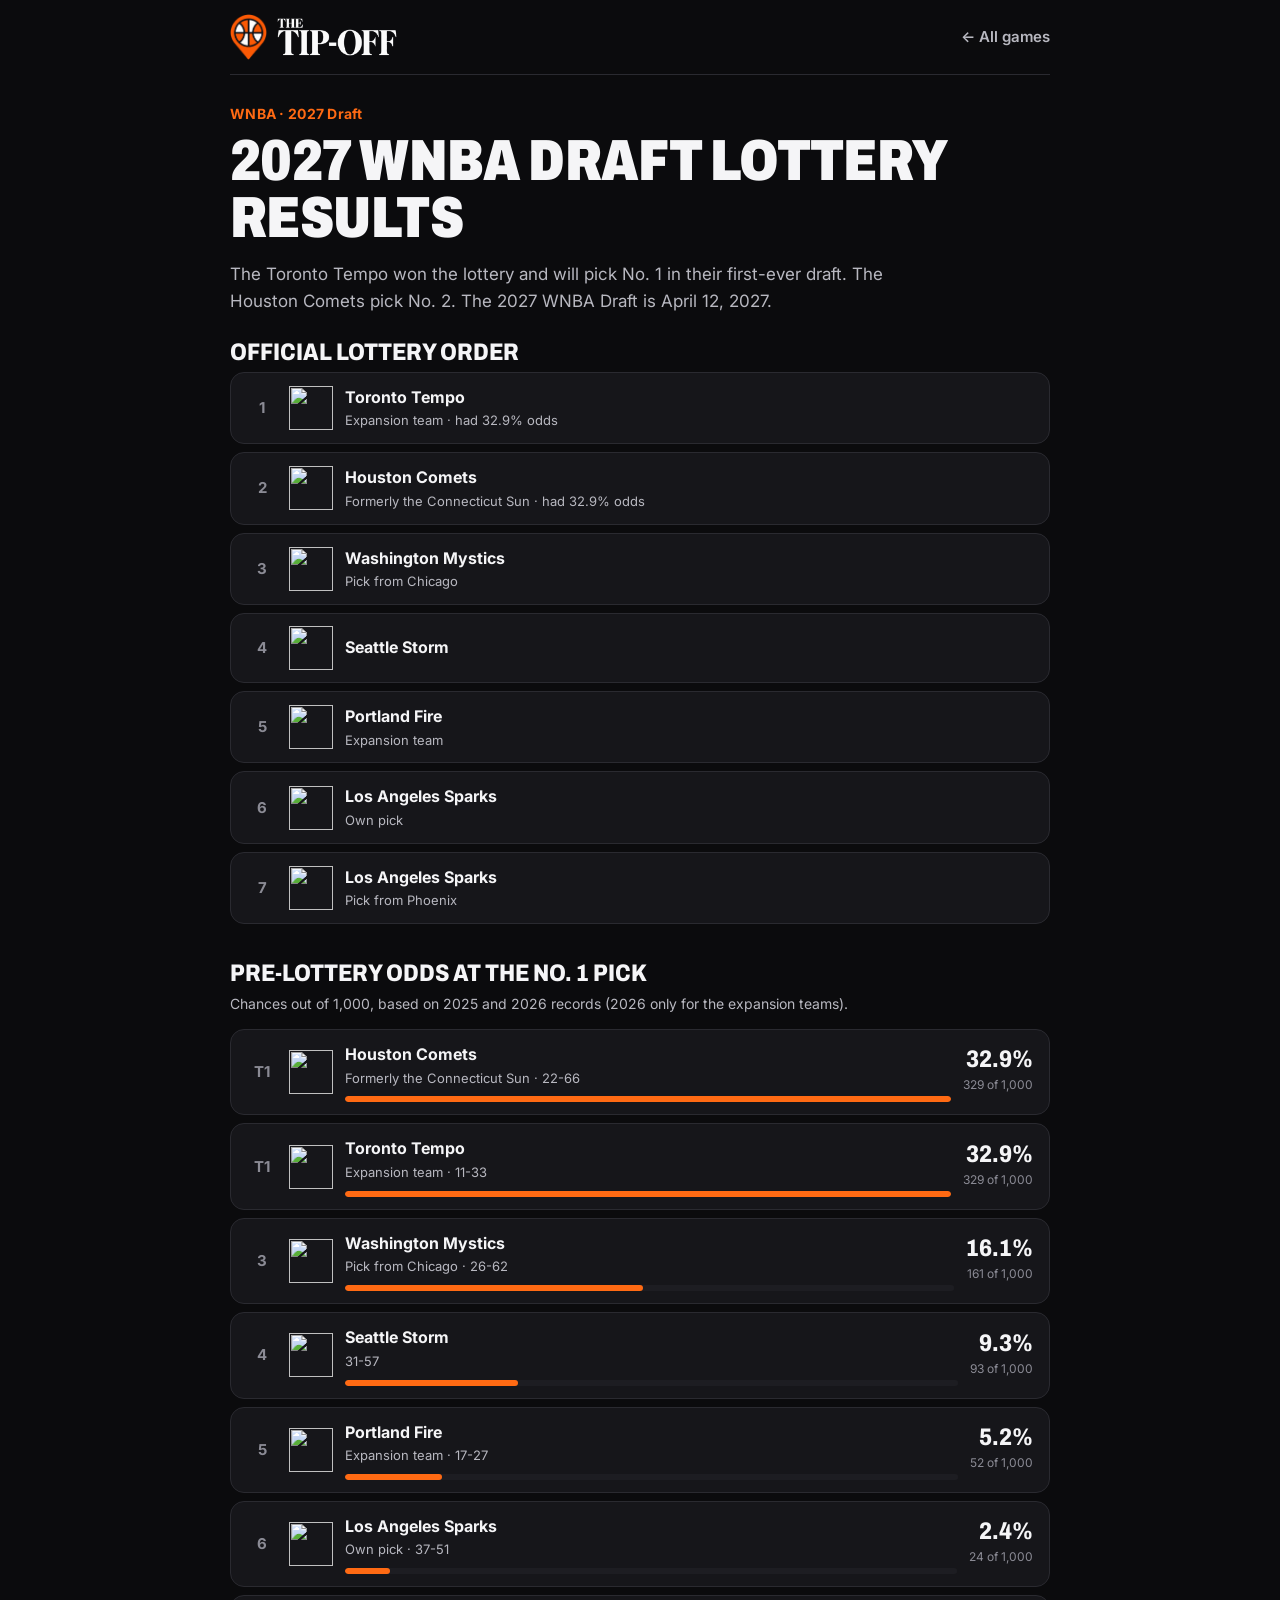
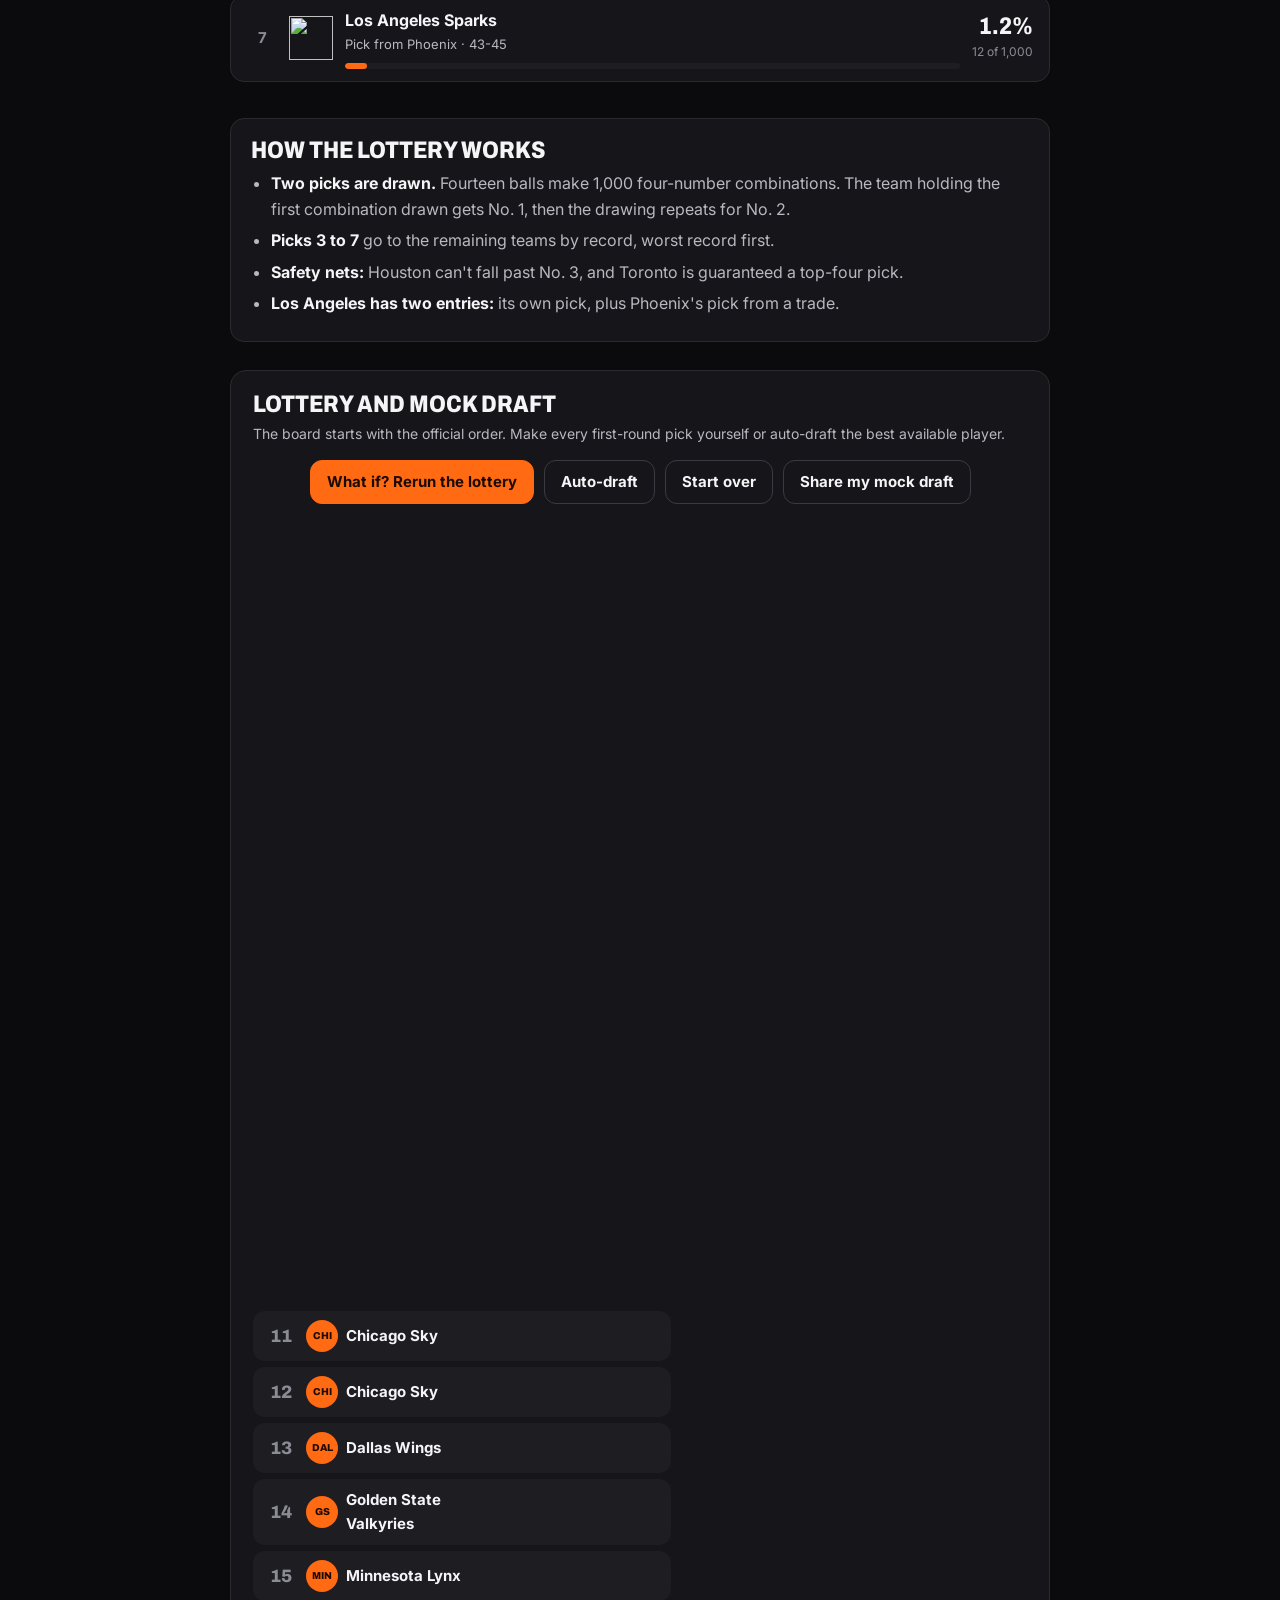
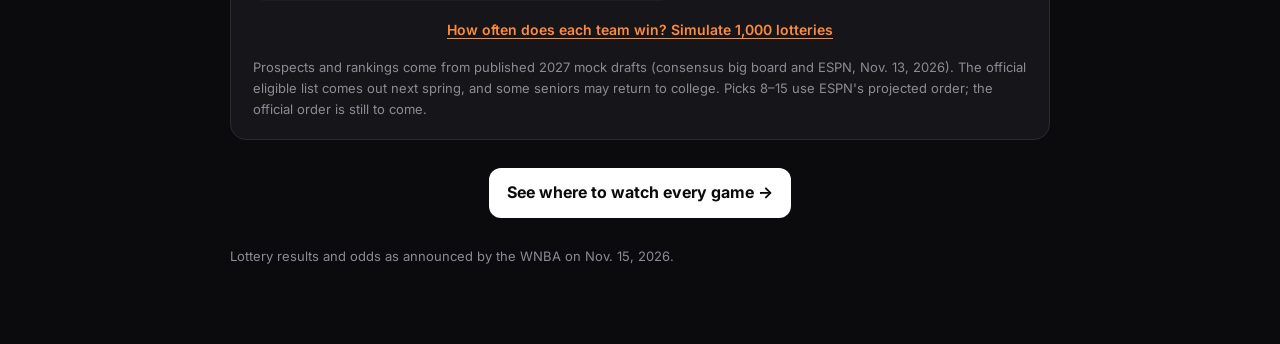
==== commit 56192ceb: "Draft lottery: remove labels on the right of each result Co-Authored-By: Claude Opus 5.5 <noreply@an" ====
--- a/draft-lottery.html
+++ b/draft-lottery.html
@@ -174,13 +174,13 @@
 
       <h2>Official lottery order</h2>
       <ol class="odds results">
-        <li class="row"><span class="rk">1</span><img src="https://cdn.wnba.com/logos/wnba/1611661332/primary/D/logo.svg" alt="" /><span class="team"><b>Toronto Tempo</b><small>Expansion team · had 32.9% odds</small></span><span class="pct"><b>Won No. 1</b></span></li>
-        <li class="row"><span class="rk">2</span><img src="https://cdn.wnba.com/logos/wnba/1611661316/primary/D/logo.svg" alt="" /><span class="team"><b>Houston Comets</b><small>Formerly the Connecticut Sun · had 32.9% odds</small></span><span class="pct"><b>Drawn No. 2</b></span></li>
-        <li class="row"><span class="rk">3</span><img src="https://a.espncdn.com/i/teamlogos/wnba/500/wsh.png" alt="" /><span class="team"><b>Washington Mystics</b><small>Pick from Chicago</small></span><span class="pct"><b>By record</b></span></li>
-        <li class="row"><span class="rk">4</span><img src="https://a.espncdn.com/i/teamlogos/wnba/500/sea.png" alt="" /><span class="team"><b>Seattle Storm</b><small></small></span><span class="pct"><b>By record</b></span></li>
-        <li class="row"><span class="rk">5</span><img src="https://a.espncdn.com/i/teamlogos/wnba/500/por.png" alt="" /><span class="team"><b>Portland Fire</b><small>Expansion team</small></span><span class="pct"><b>By record</b></span></li>
-        <li class="row"><span class="rk">6</span><img src="https://a.espncdn.com/i/teamlogos/wnba/500/la.png" alt="" /><span class="team"><b>Los Angeles Sparks</b><small>Own pick</small></span><span class="pct"><b>By record</b></span></li>
-        <li class="row"><span class="rk">7</span><img src="https://a.espncdn.com/i/teamlogos/wnba/500/la.png" alt="" /><span class="team"><b>Los Angeles Sparks</b><small>Pick from Phoenix</small></span><span class="pct"><b>By record</b></span></li>
+        <li class="row"><span class="rk">1</span><img src="https://cdn.wnba.com/logos/wnba/1611661332/primary/D/logo.svg" alt="" /><span class="team"><b>Toronto Tempo</b><small>Expansion team · had 32.9% odds</small></span></li>
+        <li class="row"><span class="rk">2</span><img src="https://cdn.wnba.com/logos/wnba/1611661316/primary/D/logo.svg" alt="" /><span class="team"><b>Houston Comets</b><small>Formerly the Connecticut Sun · had 32.9% odds</small></span></li>
+        <li class="row"><span class="rk">3</span><img src="https://a.espncdn.com/i/teamlogos/wnba/500/wsh.png" alt="" /><span class="team"><b>Washington Mystics</b><small>Pick from Chicago</small></span></li>
+        <li class="row"><span class="rk">4</span><img src="https://a.espncdn.com/i/teamlogos/wnba/500/sea.png" alt="" /><span class="team"><b>Seattle Storm</b><small></small></span></li>
+        <li class="row"><span class="rk">5</span><img src="https://a.espncdn.com/i/teamlogos/wnba/500/por.png" alt="" /><span class="team"><b>Portland Fire</b><small>Expansion team</small></span></li>
+        <li class="row"><span class="rk">6</span><img src="https://a.espncdn.com/i/teamlogos/wnba/500/la.png" alt="" /><span class="team"><b>Los Angeles Sparks</b><small>Own pick</small></span></li>
+        <li class="row"><span class="rk">7</span><img src="https://a.espncdn.com/i/teamlogos/wnba/500/la.png" alt="" /><span class="team"><b>Los Angeles Sparks</b><small>Pick from Phoenix</small></span></li>
       </ol>
 
 <h2>Pre-lottery odds at the No. 1 pick</h2>
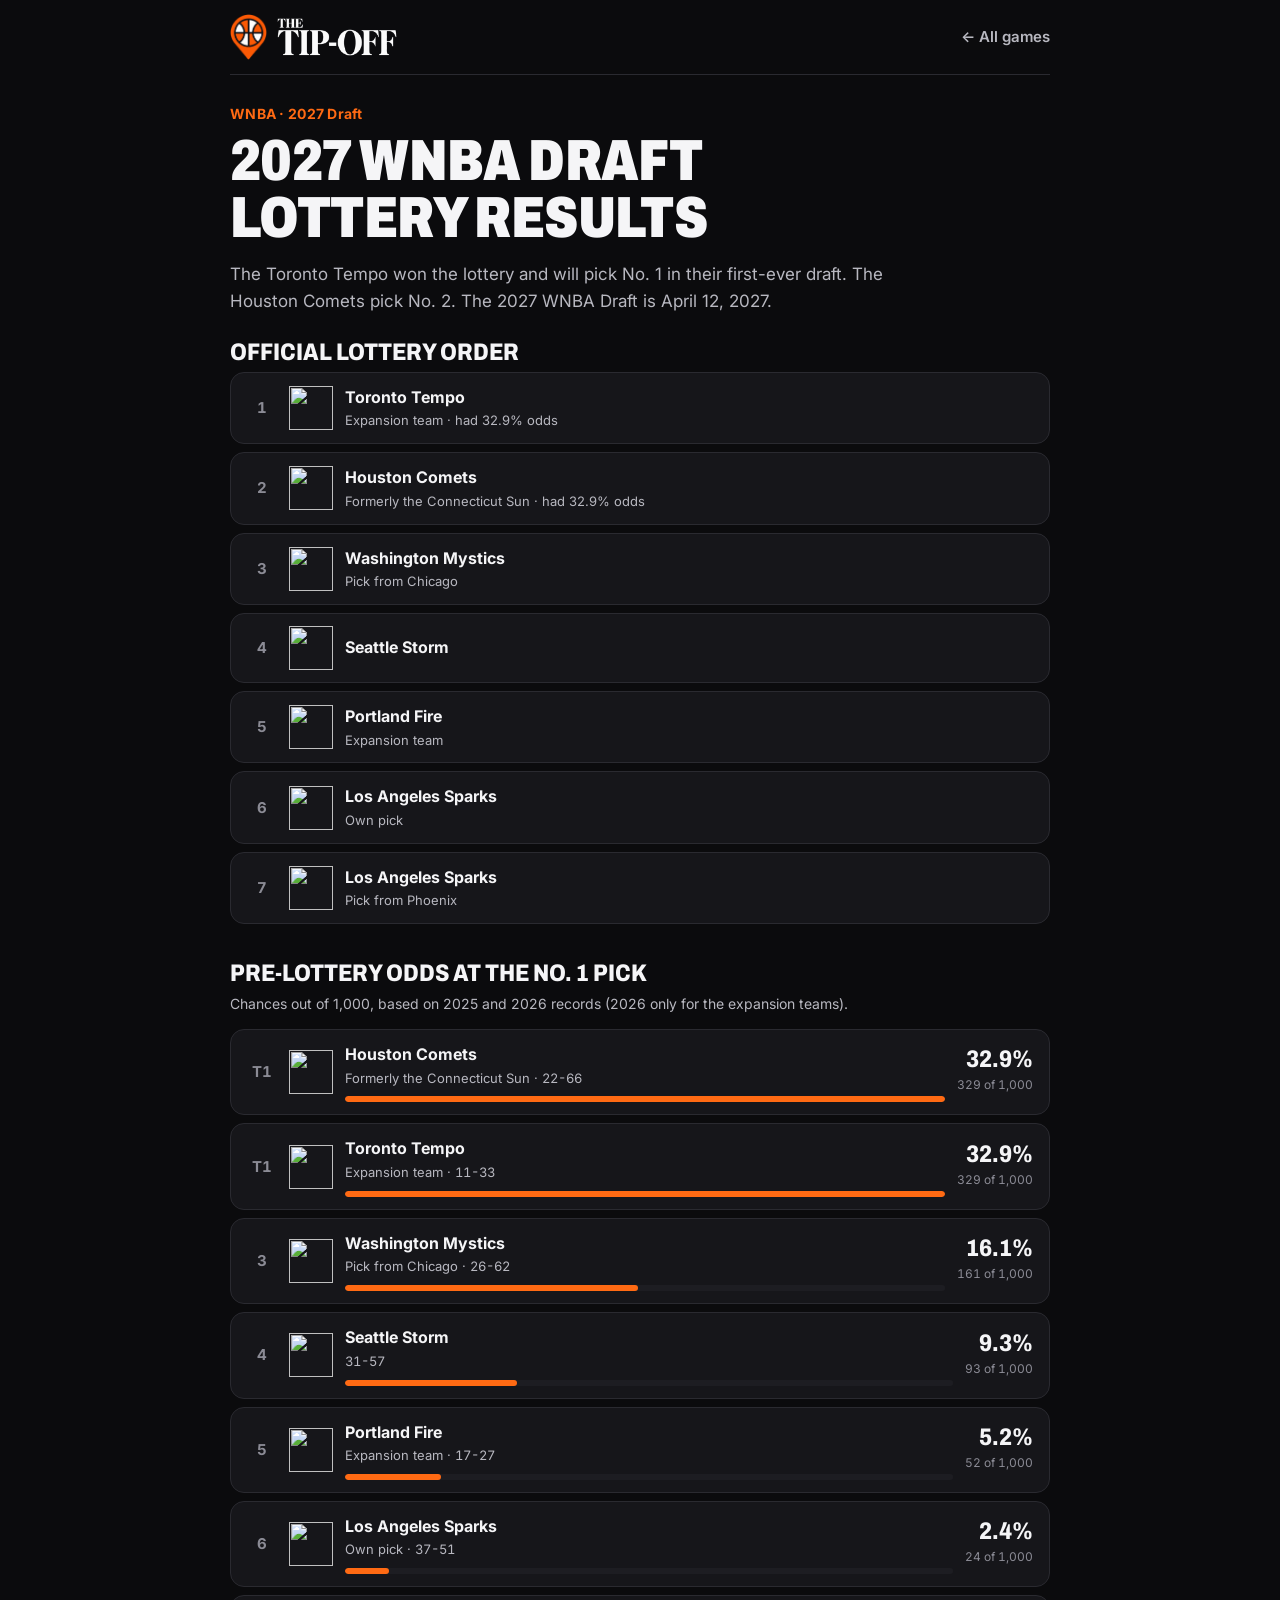
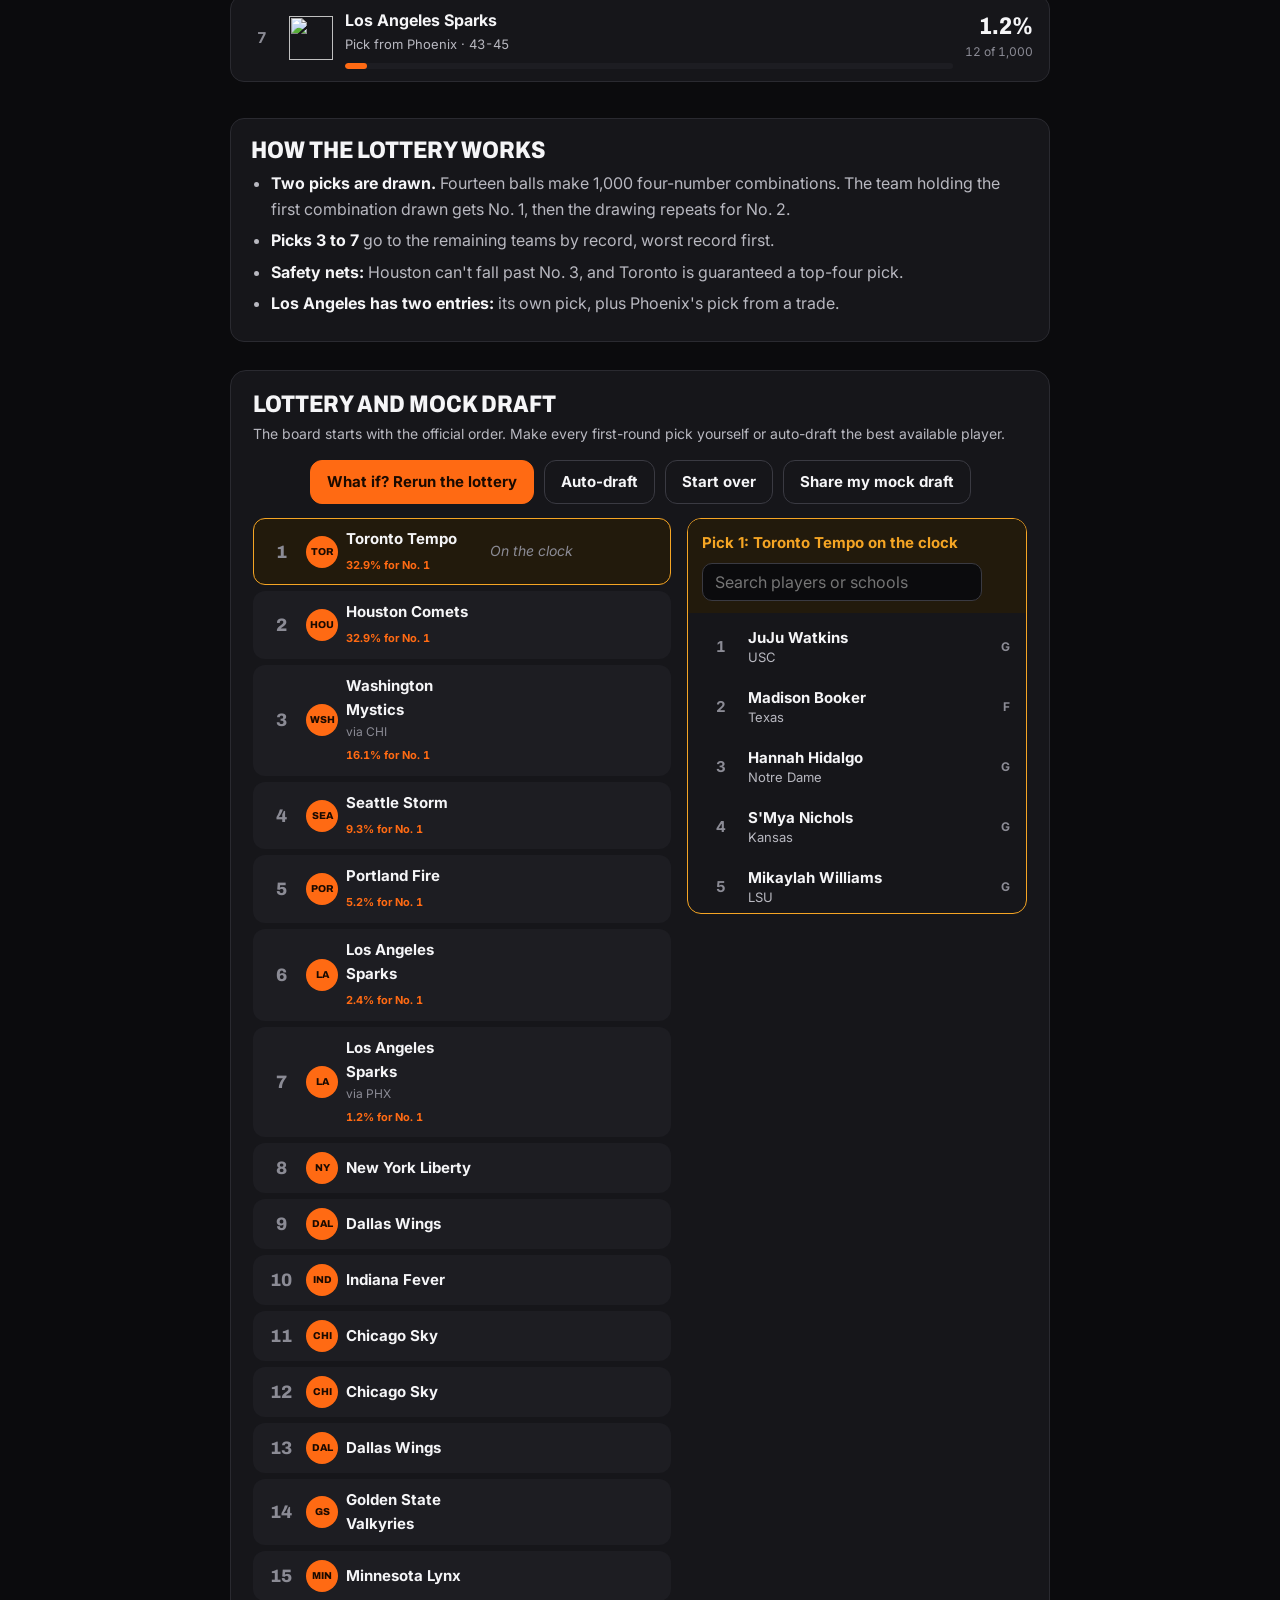
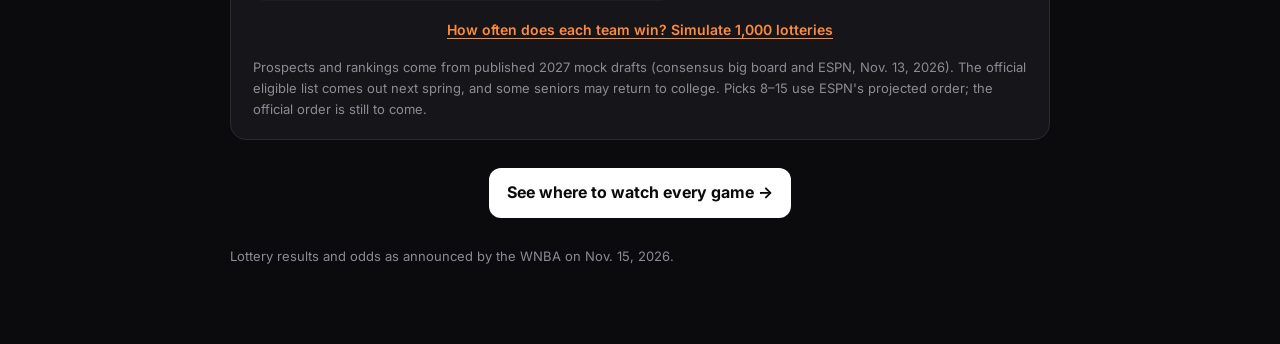
==== commit 4e832cde: "Baseline UI polish: balanced headings and tidy paragraphs on every page, even-width numbers on /draf" ====
--- a/draft-lottery.html
+++ b/draft-lottery.html
@@ -158,7 +158,14 @@
       .mock-board .pick small { display: inline; }
       .mock-board .pick .undo { padding-left: 6px; }
     }
-  </style>
+      /* Baseline polish: balanced headings, tidy paragraphs, reduced motion */
+    h1, h2, h3 { text-wrap: balance; }
+    p, li { text-wrap: pretty; }
+    @media (prefers-reduced-motion: reduce) {
+      *, *::before, *::after { animation-duration: .01ms !important; animation-iteration-count: 1 !important; transition-duration: .01ms !important; scroll-behavior: auto !important; }
+    }
+    .rk, .pct, .pct b, .pct small, .rec, .so, .pool-list .rk, .sim-stats { font-variant-numeric: tabular-nums; }
+</style>
 </head>
 <body>
   <div class="wrap">
@@ -353,7 +360,7 @@
       }
       function resetDraft() { picks = []; $("poolFind").value = ""; renderBoard(); }
       // On phones, after a pick bring the player list back into view for the next team.
-      function afterPick() { if (innerWidth <= 760 && current() >= 0) $("pool").scrollIntoView({ behavior: "smooth", block: "start" }); }
+      function afterPick() { if (innerWidth <= 760 && current() >= 0) $("pool").scrollIntoView({ behavior: matchMedia("(prefers-reduced-motion: reduce)").matches ? "auto" : "smooth", block: "start" }); }
       $("poolList").addEventListener("click", function (ev) {
         var b = ev.target.closest("[data-pick]"); if (!b) return;
         var cur = current(); if (cur < 0) return;
@@ -363,7 +370,7 @@
       $("mockBoard").addEventListener("click", function (ev) {
         var b = ev.target.closest("[data-undo]"); if (!b) return;
         picks[Number(b.dataset.undo)] = null; renderBoard();
-        $("pool").scrollIntoView({ behavior: "smooth", block: "nearest" });
+        $("pool").scrollIntoView({ behavior: matchMedia("(prefers-reduced-motion: reduce)").matches ? "auto" : "smooth", block: "nearest" });
       });
       $("poolFind").addEventListener("input", renderPool);
       $("autoDraft").addEventListener("click", function () {
